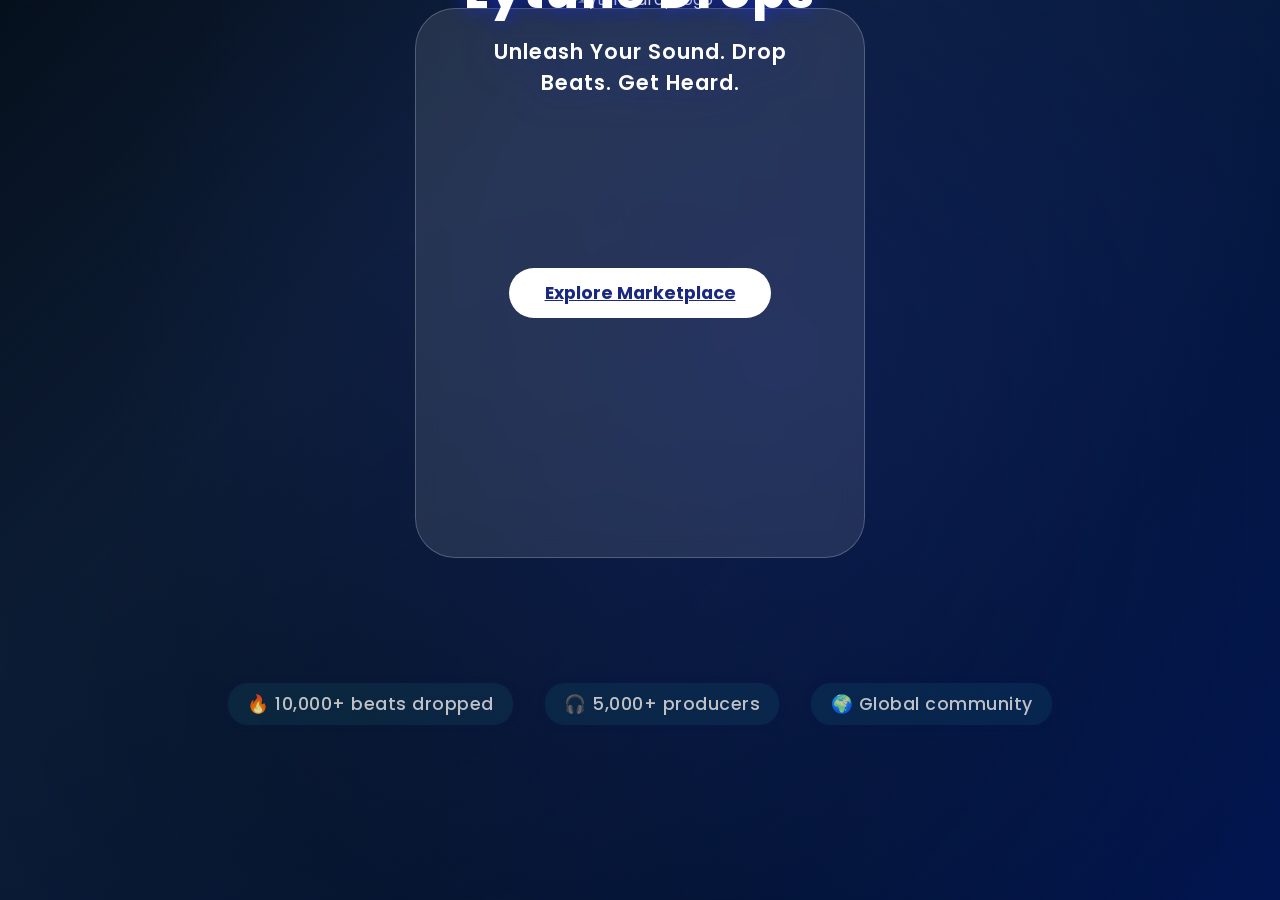
==== index.html @ 8fce85b5 "Add landing page and Gen Z dark theme styles - Add index.html with hero section, logo, tagline, and " ====
<!DOCTYPE html>
<html lang="en">
<head>
  <meta charset="UTF-8" />
  <meta name="viewport" content="width=device-width, initial-scale=1.0" />
  <title>Lytune Drops</title>
  <link rel="icon" href="assets/images/Rectangle.png" sizes="32x32" type="image/png">
  <link rel="stylesheet" href="style.css" />
  <link href="https://fonts.googleapis.com/css2?family=Poppins:wght@400;700;800&display=swap" rel="stylesheet">
</head>
<body>
  <div class="container">
    <div class="hero">
      <img src="assets/images/Rectangle.png" alt="lytune drop logo" class="logo">  
      <h1>Lytune Drops</h1>
      <p class="tagline">
        Unleash Your Sound. Drop Beats. Get Heard.
      </p>
      <a href="home.html" class="genz-btn">Explore Marketplace</a>
    </div>
    <div class="social-proof">
      <span>🔥 10,000+ beats dropped</span>
      <span>🎧 5,000+ producers</span>
      <span>🌍 Global community</span>
    </div>
  </div>
</body>
</html>
---- style.css ----
:root {
  color-scheme: dark;
  --bg-1: #06101d;
  --bg-2: #0f213d;
  --accent-1: #1a2980;
  --accent-2: #26d0ce;
  --accent-3: #ff512f;
  --accent-4: #dd2476;
  --accent-5: #00f2fe;
  --accent-6: #f7971e;
  --gold: #ffffff;
  --blue-glow: #1a2980cc;
}

* {
  margin: 0;
  padding: 0;
  box-sizing: border-box;
  font-family: 'Poppins', system-ui, sans-serif;
}

body {
  min-height: 100vh;
  background:
    linear-gradient(-45deg,
      var(--bg-1) 0%,
      var(--bg-1) 25%,
      #04167a 50%,
    #02153e 75%,
      var(--bg-2) 90%,
      var(--bg-1) 100%
    );
  background-size: 300% 300%;
  animation: gradientBG 7s ease-in-out infinite;
  color: #fff;
  overflow-x: hidden;
  position: relative;
}

body::before {
  content: "";
  position: fixed;
  inset: 0;
  pointer-events: none;
  background: radial-gradient(circle at 60% 40%, #1a298055 0%, transparent 70%),
              radial-gradient(circle at 30% 80%, #06101d77 0%, transparent 80%);
  z-index: 0;
}

@keyframes gradientBG {
  0% {
    background-position: 0% 50%;
  }
  50% {
    background-position: 100% 50%;
  }
  100% {
    background-position: 0% 50%;
  }
}

.container {
  min-height: 100vh;
  padding-top: 3rem;
  padding-bottom: 3rem;
  display: flex;
  flex-direction: column;
  align-items: center;
  justify-content: flex-start;
  text-align: center;
  position: relative;
  z-index: 1;
}

.hero {
  background: rgba(255, 255, 255, 0.10);
  box-shadow: 0 8px 32px 0 var(--blue-glow), 0 0 40px 10px var(--gold)44;
  backdrop-filter: blur(12px);
  -webkit-backdrop-filter: blur(12px);
  border-radius: 40px;
  border: 1.5px solid rgba(255, 255, 255, 0.22);
  padding: 3rem 2.5rem 2.5rem 2.5rem;
  margin-bottom: 2rem;
  animation: fadeInUp 1.2s cubic-bezier(0.23, 1, 0.32, 1), heroPulse 2.5s infinite alternate;
  max-width: 450px;
  height: 550px;
  width: 80vw;
  transform: translateY(-40px);
}

@keyframes fadeInUp {
  from {
    opacity: 0;
    transform: translateY(40px);
  }
  to {
    opacity: 1;
    transform: translateY(0);
  }
}

@keyframes heroPulse {
  0% {
    box-shadow: 0 8px 32px 0 var(--blue-glow), 0 0 40px 10px var(--gold)44;
    transform: scale(1);
  }
  100% {
    box-shadow: 0 8px 48px 0 #1a2980ee, 0 0 60px 20px var(--gold)88;
    transform: scale(1.025);
  }
}

h1 {
  font-size: 3rem;
  font-weight: 800;
  letter-spacing: 2px;
  margin-bottom: 0.5rem;
  text-shadow: 0 0 20px #1c2dc7;
  animation: glowPulse 2s infinite alternate;
    transform: translateY(-150px);
}


@keyframes glowPulse {
  0%, 100% { text-shadow: 0 0 15px #1c2dc7; }
  30% { text-shadow: 0 0 25px #1c2dc7; }
}

.tagline {
  font-size: 1.3rem;
  margin-bottom: 2rem;
  color: var(--gold);
  font-weight: 600;
  letter-spacing: 1px;
  text-shadow: 0 0 8px var(--gold)44, 0 0 12px #1a298088;
  transform: translateY(-150px);
  filter: drop-shadow(0 2px 16px #1a2980cc);
}

.genz-btn {
  background: var(--gold);
  color: var(--accent-1);
  border: none;
  padding: 0.8rem 2.2rem;
  border-radius: 30px;
  font-size: 1.1rem;
  font-weight: 700;
  cursor: pointer;
  margin-top: 1.5rem;
  transition: background 0.2s, color 0.2s, transform 0.2s, box-shadow 0.2s;
  box-shadow: 0 0 24px 4px var(--gold)88, 0 2px 8px #1a2980cc;
  animation: btnPulse 1.5s infinite alternate;
}

@keyframes btnPulse {
  from {
    box-shadow: 0 0 24px 4px var(--gold)88, 0 2px 8px #1a2980cc;
    transform: scale(1);
  }
  to {
    box-shadow: 0 0 40px 10px var(--gold)cc, 0 2px 16px #1a2980cc;
    transform: scale(1.07);
  }
}

.genz-btn:hover {
  background: var(--bg-2);
  color: var(--gold);
  transform: scale(1.12);
  box-shadow: 0 0 60px 16px var(--gold)cc, 0 2px 16px #1a2980cc;
}

.social-proof {
  margin-top: 3rem;
  display: flex;
  gap: 2rem;
  justify-content: center;
  font-size: 1.1rem;
  color: #e0e0e0;
  opacity: 0.85;
  flex-wrap: wrap;
  animation: fadeInUp 1.2s cubic-bezier(0.23, 1, 0.32, 1), heroPulse 2.5s infinite alternate;
}


@keyframes fadeInUp {
  from {
    opacity: 0;
    transform: translateY(40px);
  }
  to {
    opacity: 1;
    transform: translateY(0);
  }
}

@keyframes heroPulse {
  0% {
    box-shadow: 0 8px 32px 0 var(--blue-glow), 0 0 40px 10px var(--gold)44;
    transform: scale(1);
  }
  100% {
    box-shadow: 0 8px 48px 0 #1a2980ee, 0 0 60px 20px var(--gold)88;
    transform: scale(1.025);
  }
}
.social-proof span {
  background: rgba(38, 208, 206, 0.10);
  border-radius: 20px;
  padding: 0.5rem 1.2rem;
  margin: 0.3rem 0;
  font-weight: 500;
  letter-spacing: 0.5px;
  box-shadow: 0 0 8px #1a298033;
}

.logo {
  transform: translateY(-70px);
  width: 250px;
  height: 250px;
  margin-bottom: 1.5rem;
  filter: drop-shadow(0 2px 16px #1a2980cc);
}

@media (max-width: 600px) {
  h1 {
    font-size: 2rem;
  }
  .hero {
    padding: 2rem 1rem 1.5rem 1rem;
    max-width: 98vw;
  }
  .social-proof {
    flex-direction: column;
    gap: 1rem;
    font-size: 1rem;
  }
}
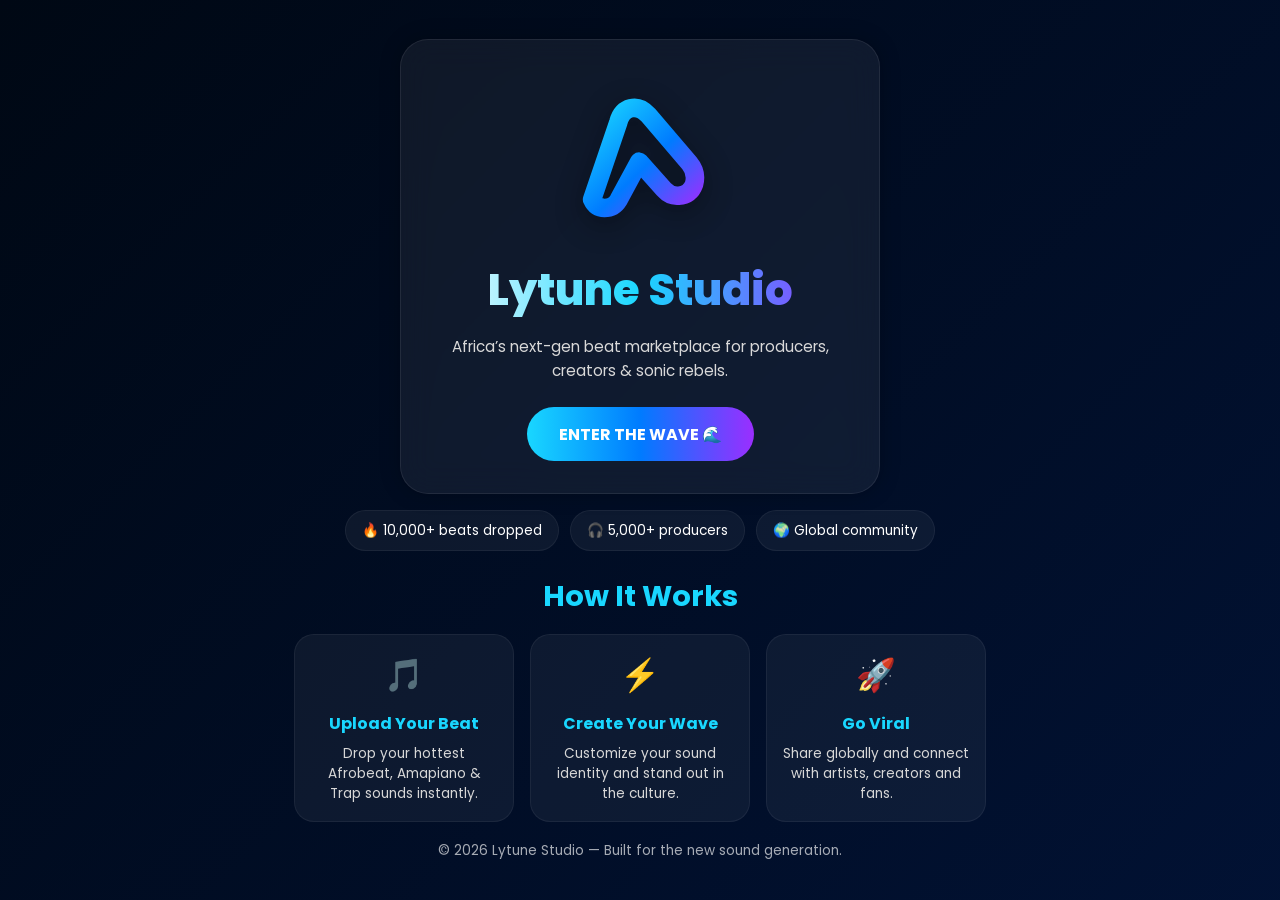
==== commit b5619e78: "feat(landing-page): improve homepage responsiveness and styling - update landing page structure - im" ====
--- a/index.html
+++ b/index.html
@@ -2,27 +2,142 @@
 <html lang="en">
 <head>
   <meta charset="UTF-8" />
-  <meta name="viewport" content="width=device-width, initial-scale=1.0" />
-  <title>Lytune Drops</title>
-  <link rel="icon" href="assets/images/Rectangle.png" sizes="32x32" type="image/png">
-  <link rel="stylesheet" href="style.css" />
+  <meta name="viewport" content="width=device-width, initial-scale=1.0"/>
+
+  <title>Lytune Studio</title>
+
+  <!-- Favicon -->
+  <link rel="icon" type="image/svg+xml" href="assets/images/logo.svg">
+
+  <!-- CSS -->
+  <link rel="stylesheet" href="style.css">
+
+  <!-- Font -->
   <link href="https://fonts.googleapis.com/css2?family=Poppins:wght@400;700;800&display=swap" rel="stylesheet">
 </head>
+
 <body>
-  <div class="container">
-    <div class="hero">
-      <img src="assets/images/Rectangle.png" alt="lytune drop logo" class="logo">  
-      <h1>Lytune Drops</h1>
-      <p class="tagline">
-        Unleash Your Sound. Drop Beats. Get Heard.
-      </p>
-      <a href="home.html" class="genz-btn">Explore Marketplace</a>
+
+<div class="container">
+
+  <!-- HERO -->
+  <div class="hero">
+
+    <!-- LOGO -->
+    <div class="logo">
+
+      <svg viewBox="0 0 220 220" xmlns="http://www.w3.org/2000/svg">
+
+        <defs>
+
+          <linearGradient id="lytuneGradient" x1="0%" y1="0%" x2="100%" y2="100%">
+            <stop offset="0%" stop-color="#19D7FF"/>
+            <stop offset="55%" stop-color="#007BFF"/>
+            <stop offset="100%" stop-color="#9B2EFF"/>
+          </linearGradient>
+
+        </defs>
+
+        <path
+          d="
+            M48 165
+
+            L82 65
+
+            Q86 50 98 47
+
+            Q110 44 121 56
+
+            L174 118
+
+            Q184 130 180 145
+
+            Q175 159 160 160
+
+            Q149 161 141 152
+
+            L109 116
+
+            L82 166
+
+            Q76 176 64 176
+
+            Q53 176 48 165
+          "
+          fill="none"
+          stroke="url(#lytuneGradient)"
+          stroke-width="24"
+          stroke-linecap="round"
+          stroke-linejoin="round"
+        />
+
+      </svg>
+
     </div>
-    <div class="social-proof">
-      <span>🔥 10,000+ beats dropped</span>
-      <span>🎧 5,000+ producers</span>
-      <span>🌍 Global community</span>
+
+    <h1>Lytune Studio</h1>
+
+    <p class="tagline">
+      Africa’s next-gen beat marketplace for producers, creators & sonic rebels.
+    </p>
+
+    <a href="home.html" class="genz-btn">
+      ENTER THE WAVE 🌊
+    </a>
+
+  </div>
+
+  <!-- SOCIAL PROOF -->
+  <div class="social-proof">
+    <span>🔥 10,000+ beats dropped</span>
+    <span>🎧 5,000+ producers</span>
+    <span>🌍 Global community</span>
+  </div>
+
+  <!-- HOW IT WORKS -->
+  <section class="how-it-works">
+
+    <h2>How It Works</h2>
+
+    <div class="steps">
+
+      <div class="step">
+        <span class="step-emoji">🎵</span>
+        <h3>Upload Your Beat</h3>
+        <p>Drop your hottest Afrobeat, Amapiano & Trap sounds instantly.</p>
+      </div>
+
+      <div class="step">
+        <span class="step-emoji">⚡</span>
+        <h3>Create Your Wave</h3>
+        <p>Customize your sound identity and stand out in the culture.</p>
+      </div>
+
+      <div class="step">
+        <span class="step-emoji">🚀</span>
+        <h3>Go Viral</h3>
+        <p>Share globally and connect with artists, creators and fans.</p>
+      </div>
+
     </div>
+
+  </section>
+
+  <!-- FOOTER -->
+  <footer class="footer">
+    © 2026 Lytune Studio — Built for the new sound generation.
+  </footer>
+
+  <!-- DESKTOP ONLY -->
+  <div class="desktop-only">
+    <!-- Full content for desktop -->
   </div>
+  <!-- MOBILE SUMMARY -->
+  <div class="mobile-summary">
+    <!-- Short summary for mobile -->
+  </div>
+
+</div>
+
 </body>
-</html>
+</html>
--- a/style.css
+++ b/style.css
@@ -1,238 +1,339 @@
 :root {
   color-scheme: dark;
+
   --bg-1: #06101d;
   --bg-2: #0f213d;
-  --accent-1: #1a2980;
-  --accent-2: #26d0ce;
-  --accent-3: #ff512f;
-  --accent-4: #dd2476;
-  --accent-5: #00f2fe;
-  --accent-6: #f7971e;
-  --gold: #ffffff;
-  --blue-glow: #1a2980cc;
-}
-
-* {
-  margin: 0;
-  padding: 0;
-  box-sizing: border-box;
-  font-family: 'Poppins', system-ui, sans-serif;
-}
-
-body {
-  min-height: 100vh;
+
+  --accent-1: #19D7FF;
+  --accent-2: #007BFF;
+  --accent-3: #9B2EFF;
+
+  --white: #ffffff;
+}
+
+*{
+  margin:0;
+  padding:0;
+  box-sizing:border-box;
+  font-family:'Poppins',sans-serif;
+}
+
+body{
+  height:100vh;
+  overflow:hidden;
+
   background:
-    linear-gradient(-45deg,
-      var(--bg-1) 0%,
-      var(--bg-1) 25%,
-      #04167a 50%,
-    #02153e 75%,
-      var(--bg-2) 90%,
-      var(--bg-1) 100%
+    linear-gradient(
+      -45deg,
+      #020617,
+      #04167a,
+      #02153e,
+      #000814
     );
-  background-size: 300% 300%;
-  animation: gradientBG 7s ease-in-out infinite;
-  color: #fff;
-  overflow-x: hidden;
-  position: relative;
-}
-
-body::before {
-  content: "";
-  position: fixed;
-  inset: 0;
-  pointer-events: none;
-  background: radial-gradient(circle at 60% 40%, #1a298055 0%, transparent 70%),
-              radial-gradient(circle at 30% 80%, #06101d77 0%, transparent 80%);
-  z-index: 0;
-}
-
-@keyframes gradientBG {
-  0% {
-    background-position: 0% 50%;
-  }
-  50% {
-    background-position: 100% 50%;
-  }
-  100% {
-    background-position: 0% 50%;
-  }
-}
-
-.container {
-  min-height: 100vh;
-  padding-top: 3rem;
-  padding-bottom: 3rem;
-  display: flex;
-  flex-direction: column;
-  align-items: center;
-  justify-content: flex-start;
-  text-align: center;
-  position: relative;
-  z-index: 1;
-}
-
-.hero {
-  background: rgba(255, 255, 255, 0.10);
-  box-shadow: 0 8px 32px 0 var(--blue-glow), 0 0 40px 10px var(--gold)44;
-  backdrop-filter: blur(12px);
-  -webkit-backdrop-filter: blur(12px);
-  border-radius: 40px;
-  border: 1.5px solid rgba(255, 255, 255, 0.22);
-  padding: 3rem 2.5rem 2.5rem 2.5rem;
-  margin-bottom: 2rem;
-  animation: fadeInUp 1.2s cubic-bezier(0.23, 1, 0.32, 1), heroPulse 2.5s infinite alternate;
-  max-width: 450px;
-  height: 550px;
-  width: 80vw;
-  transform: translateY(-40px);
-}
-
-@keyframes fadeInUp {
-  from {
-    opacity: 0;
-    transform: translateY(40px);
-  }
-  to {
-    opacity: 1;
-    transform: translateY(0);
-  }
-}
-
-@keyframes heroPulse {
-  0% {
-    box-shadow: 0 8px 32px 0 var(--blue-glow), 0 0 40px 10px var(--gold)44;
-    transform: scale(1);
-  }
-  100% {
-    box-shadow: 0 8px 48px 0 #1a2980ee, 0 0 60px 20px var(--gold)88;
-    transform: scale(1.025);
-  }
-}
-
-h1 {
-  font-size: 3rem;
-  font-weight: 800;
-  letter-spacing: 2px;
-  margin-bottom: 0.5rem;
-  text-shadow: 0 0 20px #1c2dc7;
-  animation: glowPulse 2s infinite alternate;
-    transform: translateY(-150px);
-}
-
-
-@keyframes glowPulse {
-  0%, 100% { text-shadow: 0 0 15px #1c2dc7; }
-  30% { text-shadow: 0 0 25px #1c2dc7; }
-}
-
-.tagline {
-  font-size: 1.3rem;
-  margin-bottom: 2rem;
-  color: var(--gold);
-  font-weight: 600;
-  letter-spacing: 1px;
-  text-shadow: 0 0 8px var(--gold)44, 0 0 12px #1a298088;
-  transform: translateY(-150px);
-  filter: drop-shadow(0 2px 16px #1a2980cc);
-}
-
-.genz-btn {
-  background: var(--gold);
-  color: var(--accent-1);
-  border: none;
-  padding: 0.8rem 2.2rem;
-  border-radius: 30px;
-  font-size: 1.1rem;
-  font-weight: 700;
-  cursor: pointer;
-  margin-top: 1.5rem;
-  transition: background 0.2s, color 0.2s, transform 0.2s, box-shadow 0.2s;
-  box-shadow: 0 0 24px 4px var(--gold)88, 0 2px 8px #1a2980cc;
-  animation: btnPulse 1.5s infinite alternate;
-}
-
-@keyframes btnPulse {
-  from {
-    box-shadow: 0 0 24px 4px var(--gold)88, 0 2px 8px #1a2980cc;
-    transform: scale(1);
-  }
-  to {
-    box-shadow: 0 0 40px 10px var(--gold)cc, 0 2px 16px #1a2980cc;
-    transform: scale(1.07);
-  }
-}
-
-.genz-btn:hover {
-  background: var(--bg-2);
-  color: var(--gold);
-  transform: scale(1.12);
-  box-shadow: 0 0 60px 16px var(--gold)cc, 0 2px 16px #1a2980cc;
-}
-
-.social-proof {
-  margin-top: 3rem;
-  display: flex;
-  gap: 2rem;
-  justify-content: center;
-  font-size: 1.1rem;
-  color: #e0e0e0;
-  opacity: 0.85;
-  flex-wrap: wrap;
-  animation: fadeInUp 1.2s cubic-bezier(0.23, 1, 0.32, 1), heroPulse 2.5s infinite alternate;
-}
-
-
-@keyframes fadeInUp {
-  from {
-    opacity: 0;
-    transform: translateY(40px);
-  }
-  to {
-    opacity: 1;
-    transform: translateY(0);
-  }
-}
-
-@keyframes heroPulse {
-  0% {
-    box-shadow: 0 8px 32px 0 var(--blue-glow), 0 0 40px 10px var(--gold)44;
-    transform: scale(1);
-  }
-  100% {
-    box-shadow: 0 8px 48px 0 #1a2980ee, 0 0 60px 20px var(--gold)88;
-    transform: scale(1.025);
-  }
-}
-.social-proof span {
-  background: rgba(38, 208, 206, 0.10);
-  border-radius: 20px;
-  padding: 0.5rem 1.2rem;
-  margin: 0.3rem 0;
-  font-weight: 500;
-  letter-spacing: 0.5px;
-  box-shadow: 0 0 8px #1a298033;
-}
-
-.logo {
-  transform: translateY(-70px);
-  width: 250px;
-  height: 250px;
-  margin-bottom: 1.5rem;
-  filter: drop-shadow(0 2px 16px #1a2980cc);
-}
-
-@media (max-width: 600px) {
-  h1 {
-    font-size: 2rem;
-  }
-  .hero {
-    padding: 2rem 1rem 1.5rem 1rem;
-    max-width: 98vw;
-  }
-  .social-proof {
-    flex-direction: column;
-    gap: 1rem;
-    font-size: 1rem;
-  }
+
+  background-size:400% 400%;
+  animation:bgMove 8s ease infinite;
+
+  color:white;
+}
+
+/* CONTAINER */
+
+.container{
+  width:100%;
+  height:100vh;
+
+  display:flex;
+  flex-direction:column;
+  justify-content:center;
+  align-items:center;
+
+  padding:1rem;
+
+  text-align:center;
+}
+
+/* HERO */
+
+.hero{
+  width:90%;
+  max-width:480px;
+
+  padding:2rem 1.5rem;
+
+  border-radius:28px;
+
+  background:rgba(255,255,255,0.06);
+
+  backdrop-filter:blur(16px);
+
+  border:1px solid rgba(255,255,255,0.08);
+
+  box-shadow:
+    0 0 20px rgba(0,0,0,0.25);
+
+  animation:fadeUp 1s ease;
+}
+
+/* LOGO */
+
+.logo{
+  width:170px;
+  height:170px;
+
+  margin:auto auto 1rem;
+
+  display:flex;
+  justify-content:center;
+  align-items:center;
+
+  animation:
+    floatLogo 4s ease-in-out infinite;
+}
+
+.logo svg{
+  width:100%;
+  height:100%;
+
+  filter:
+    drop-shadow(0 8px 14px rgba(0,0,0,0.35));
+}
+
+/* TEXT */
+
+h1{
+  font-size:2.7rem;
+  font-weight:800;
+
+  margin-bottom:0.8rem;
+
+  background:linear-gradient(
+    90deg,
+    #ffffff,
+    #19D7FF,
+    #9B2EFF
+  );
+
+  -webkit-background-clip:text;
+  -webkit-text-fill-color:transparent;
+}
+
+.tagline{
+  color:#d9d9d9;
+
+  line-height:1.6;
+
+  font-size:0.95rem;
+
+  margin-bottom:1.5rem;
+}
+
+/* BUTTON */
+
+.genz-btn{
+  display:inline-block;
+
+  padding:0.9rem 2rem;
+
+  border-radius:999px;
+
+  text-decoration:none;
+
+  background:linear-gradient(
+    90deg,
+    #19D7FF,
+    #007BFF,
+    #9B2EFF
+  );
+
+  color:white;
+
+  font-weight:700;
+
+  transition:0.3s ease;
+}
+
+.genz-btn:hover{
+  transform:scale(1.05);
+}
+
+/* SOCIAL PROOF */
+
+.social-proof{
+  margin-top:1rem;
+
+  display:flex;
+  gap:0.7rem;
+
+  flex-wrap:wrap;
+  justify-content:center;
+}
+
+.social-proof span{
+  padding:0.6rem 1rem;
+
+  border-radius:999px;
+
+  background:rgba(255,255,255,0.05);
+
+  border:1px solid rgba(255,255,255,0.06);
+
+  font-size:0.85rem;
+}
+
+/* HOW IT WORKS */
+
+.how-it-works{
+  margin-top:1.5rem;
+
+  width:100%;
+  max-width:950px;
+}
+
+.how-it-works h2{
+  font-size:1.8rem;
+
+  margin-bottom:1rem;
+
+  color:#19D7FF;
+}
+
+.steps{
+  display:flex;
+  gap:1rem;
+
+  flex-wrap:nowrap;
+  justify-content:center;
+}
+
+.step{
+  width:220px;
+
+  padding:1rem;
+
+  border-radius:20px;
+
+  background:rgba(255,255,255,0.05);
+
+  border:1px solid rgba(255,255,255,0.06);
+
+  transition:0.3s ease;
+}
+
+.step:hover{
+  transform:translateY(-6px);
+}
+
+.step-emoji{
+  font-size:2rem;
+
+  display:block;
+
+  margin-bottom:0.7rem;
+}
+
+.step h3{
+  margin-bottom:0.5rem;
+
+  color:#19D7FF;
+
+  font-size:1rem;
+}
+
+.step p{
+  color:#d7d7d7;
+
+  font-size:0.85rem;
+
+  line-height:1.5;
+}
+
+/* FOOTER */
+
+.footer{
+  margin-top:1.2rem;
+
+  opacity:0.65;
+
+  font-size:0.85rem;
+}
+
+/* ANIMATIONS */
+
+@keyframes bgMove{
+  0%{
+    background-position:0% 50%;
+  }
+
+  50%{
+    background-position:100% 50%;
+  }
+
+  100%{
+    background-position:0% 50%;
+  }
+}
+
+@keyframes floatLogo{
+  0%{
+    transform:translateY(0px);
+  }
+
+  50%{
+    transform:translateY(-8px);
+  }
+
+  100%{
+    transform:translateY(0px);
+  }
+}
+
+@keyframes fadeUp{
+  from{
+    opacity:0;
+    transform:translateY(40px);
+  }
+
+  to{
+    opacity:1;
+    transform:translateY(0);
+  }
+}
+
+/* MOBILE */
+
+@media(max-width:768px){
+
+  body{
+    overflow-y:auto;
+  }
+
+  .container{
+    height:auto;
+    padding:2rem 1rem;
+  }
+
+  h1{
+    font-size:2rem;
+  }
+
+  .hero{
+    padding:1.7rem 1rem;
+  }
+
+  .logo{
+    width:140px;
+    height:140px;
+  }
+
+  .steps{
+    flex-direction:column;
+    align-items:center;
+  }
+
+  .step{
+    width:100%;
+    max-width:300px;
+  }
+
 }
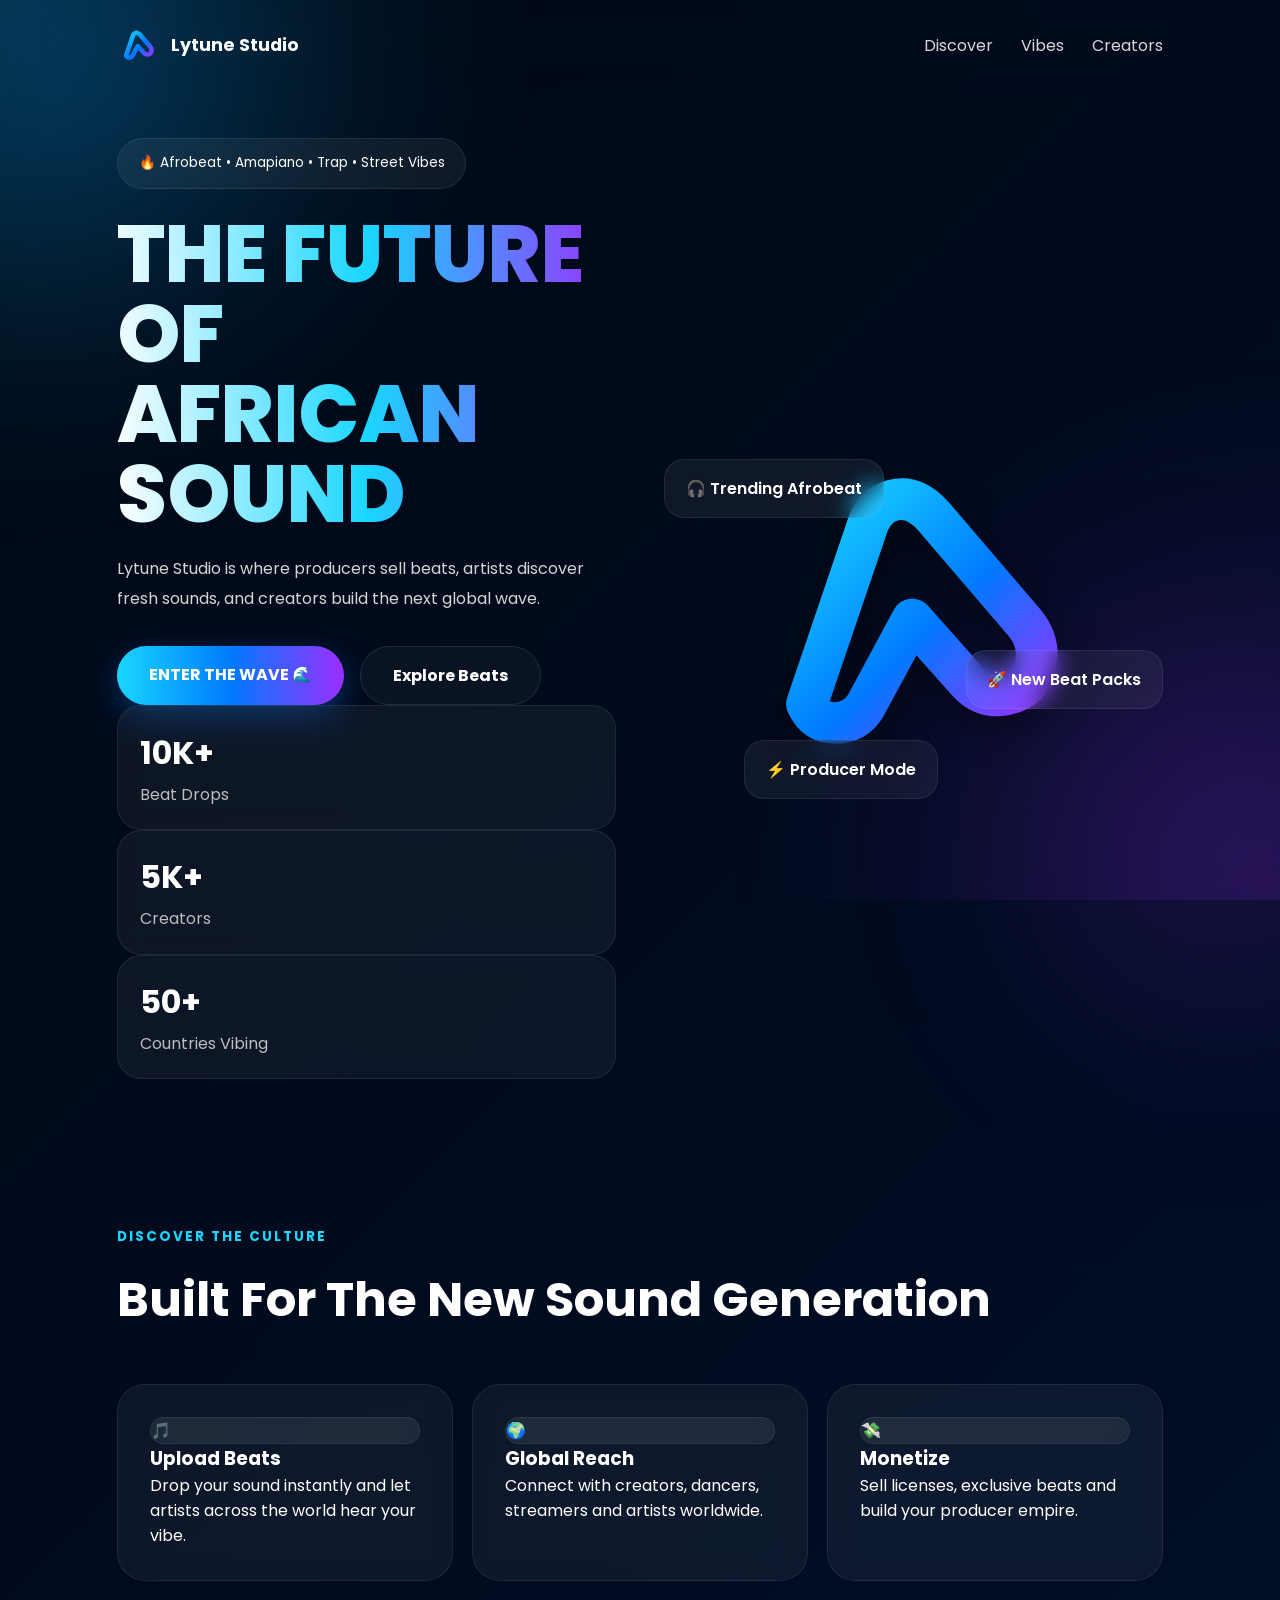
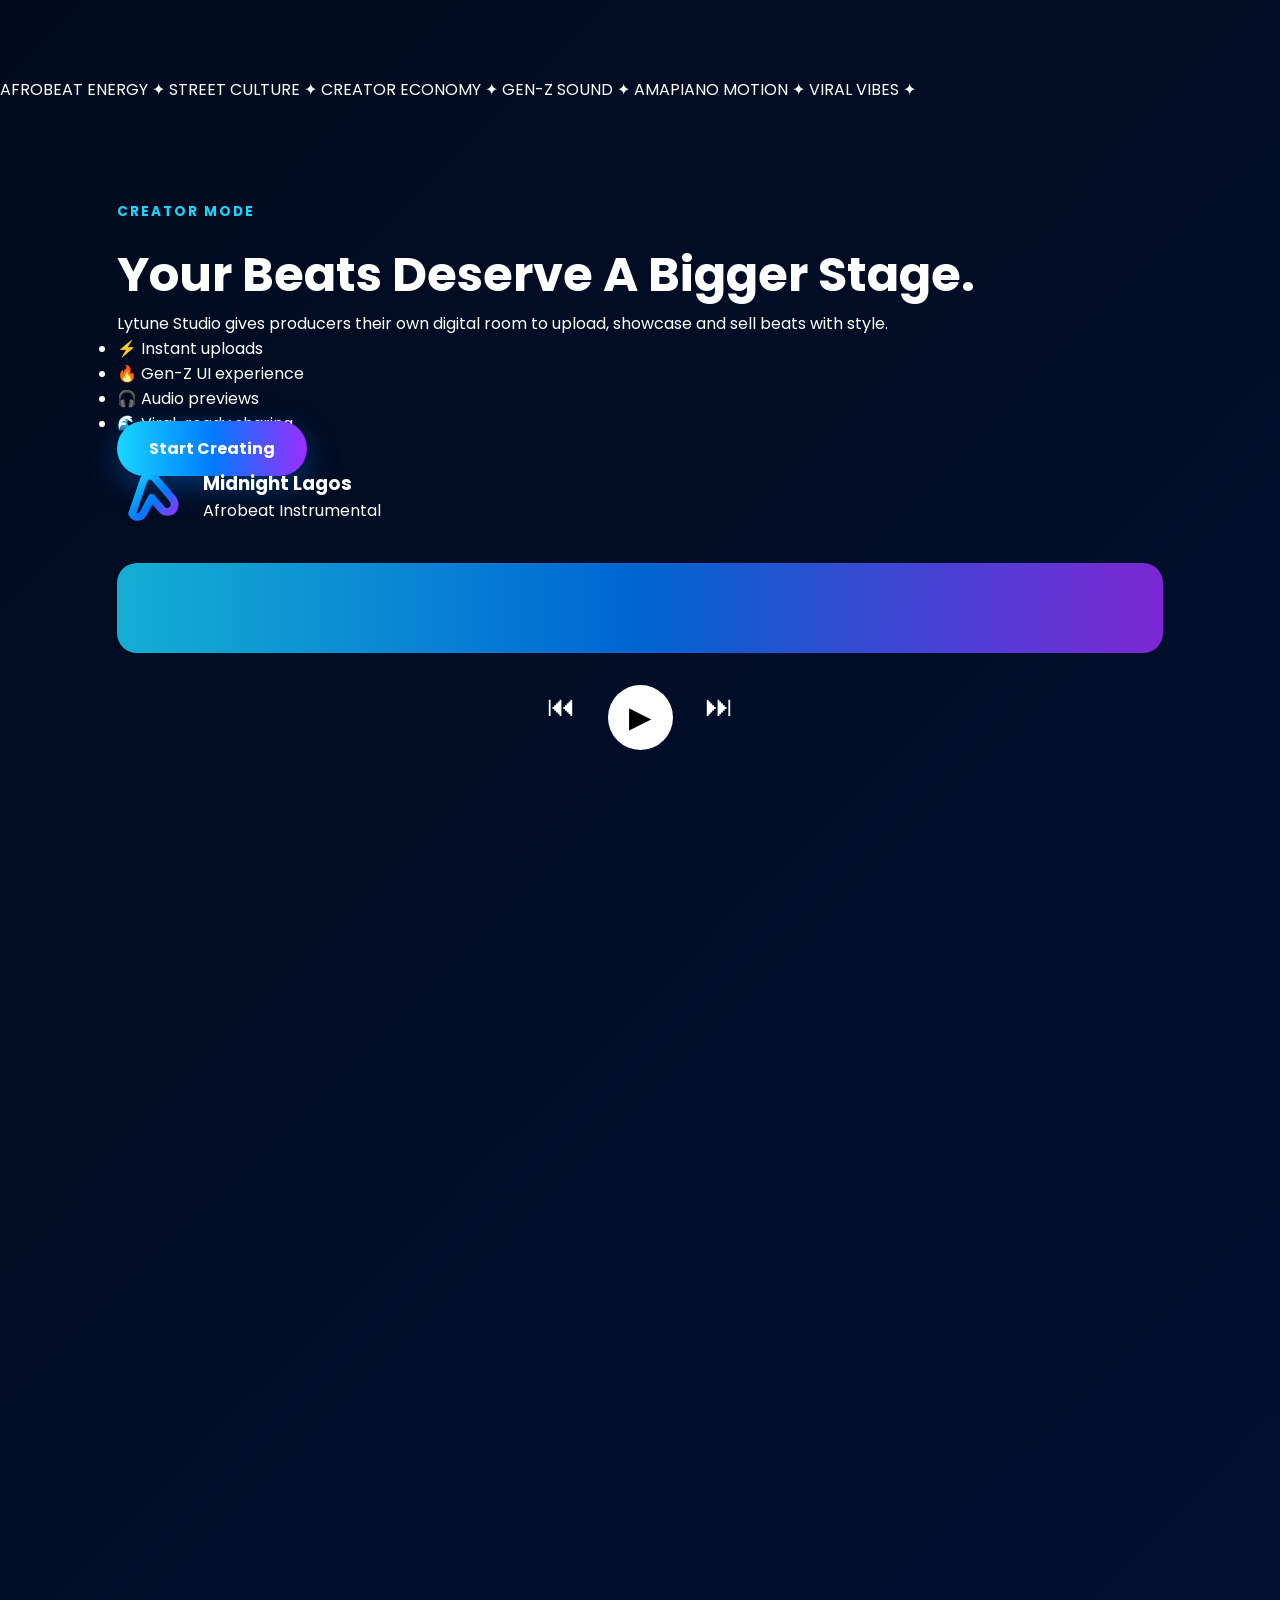
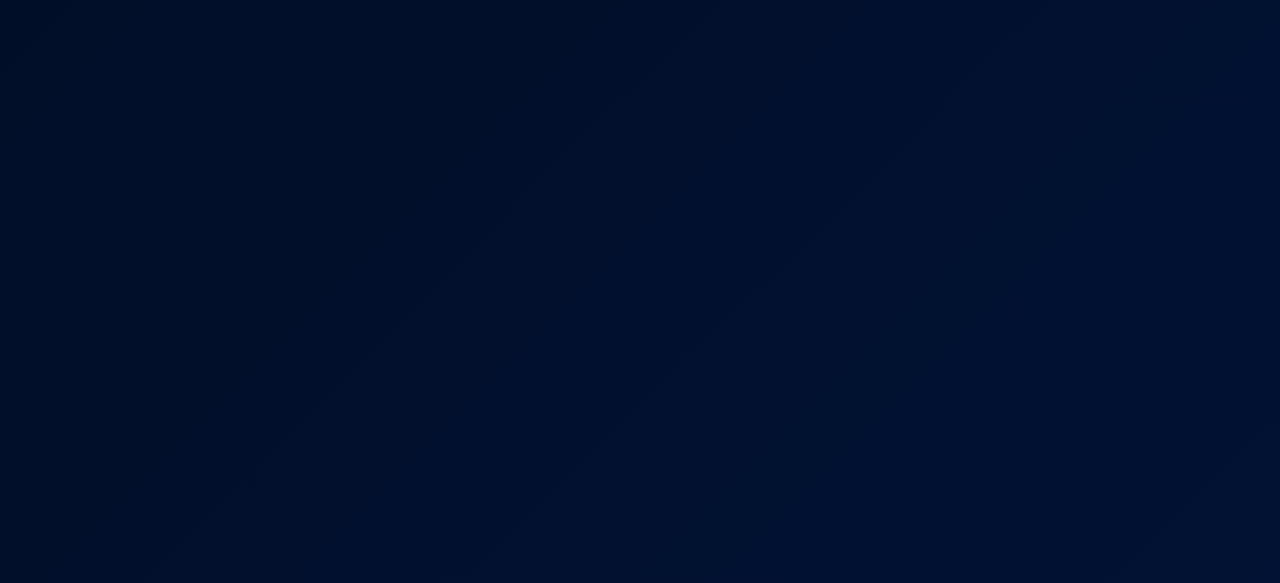
==== commit 0727c138: "**feat: clean up and enhance CSS and HTML structure for improved layout and responsiveness** - Refac" ====
--- a/index.html
+++ b/index.html
@@ -2,142 +2,225 @@
 <html lang="en">
 <head>
   <meta charset="UTF-8" />
-  <meta name="viewport" content="width=device-width, initial-scale=1.0"/>
-
+  <meta name="viewport" content="width=device-width, initial-scale=1.0" />
   <title>Lytune Studio</title>
-
   <!-- Favicon -->
   <link rel="icon" type="image/svg+xml" href="assets/images/logo.svg">
-
+  <link rel="alternate icon" type="image/png" href="assets/images/logo.png">
   <!-- CSS -->
   <link rel="stylesheet" href="style.css">
-
   <!-- Font -->
-  <link href="https://fonts.googleapis.com/css2?family=Poppins:wght@400;700;800&display=swap" rel="stylesheet">
+  <link href="https://fonts.googleapis.com/css2?family=Poppins:wght@300;400;500;600;700;800&display=swap" rel="stylesheet">
 </head>
-
 <body>
 
-<div class="container">
-
-  <!-- HERO -->
-  <div class="hero">
-
-    <!-- LOGO -->
-    <div class="logo">
-
-      <svg viewBox="0 0 220 220" xmlns="http://www.w3.org/2000/svg">
-
-        <defs>
-
-          <linearGradient id="lytuneGradient" x1="0%" y1="0%" x2="100%" y2="100%">
-            <stop offset="0%" stop-color="#19D7FF"/>
-            <stop offset="55%" stop-color="#007BFF"/>
-            <stop offset="100%" stop-color="#9B2EFF"/>
-          </linearGradient>
-
-        </defs>
-
-        <path
-          d="
-            M48 165
-
-            L82 65
-
-            Q86 50 98 47
-
-            Q110 44 121 56
-
-            L174 118
-
-            Q184 130 180 145
-
-            Q175 159 160 160
-
-            Q149 161 141 152
-
-            L109 116
-
-            L82 166
-
-            Q76 176 64 176
-
-            Q53 176 48 165
-          "
-          fill="none"
-          stroke="url(#lytuneGradient)"
-          stroke-width="24"
-          stroke-linecap="round"
-          stroke-linejoin="round"
-        />
-
-      </svg>
-
-    </div>
-
-    <h1>Lytune Studio</h1>
-
-    <p class="tagline">
-      Africa’s next-gen beat marketplace for producers, creators & sonic rebels.
-    </p>
-
-    <a href="home.html" class="genz-btn">
-      ENTER THE WAVE 🌊
-    </a>
-
-  </div>
-
-  <!-- SOCIAL PROOF -->
-  <div class="social-proof">
-    <span>🔥 10,000+ beats dropped</span>
-    <span>🎧 5,000+ producers</span>
-    <span>🌍 Global community</span>
-  </div>
-
-  <!-- HOW IT WORKS -->
-  <section class="how-it-works">
-
-    <h2>How It Works</h2>
-
-    <div class="steps">
-
-      <div class="step">
-        <span class="step-emoji">🎵</span>
-        <h3>Upload Your Beat</h3>
-        <p>Drop your hottest Afrobeat, Amapiano & Trap sounds instantly.</p>
-      </div>
-
-      <div class="step">
-        <span class="step-emoji">⚡</span>
-        <h3>Create Your Wave</h3>
-        <p>Customize your sound identity and stand out in the culture.</p>
-      </div>
-
-      <div class="step">
-        <span class="step-emoji">🚀</span>
-        <h3>Go Viral</h3>
-        <p>Share globally and connect with artists, creators and fans.</p>
-      </div>
-
-    </div>
-
-  </section>
-
-  <!-- FOOTER -->
+  <!-- Background Effects -->
+  <div class="bg-blur blur1"></div>
+  <div class="bg-blur blur2"></div>
+  <div class="noise"></div>
+
+  <!-- Header -->
+  <header class="topbar">
+    <div class="brand">
+      <div class="mini-logo">
+        <!-- Logo SVG -->
+        <svg viewBox="0 0 220 220" xmlns="http://www.w3.org/2000/svg">
+          <defs>
+            <linearGradient id="lytuneGradient" x1="0%" y1="0%" x2="100%" y2="100%">
+              <stop offset="0%" stop-color="#19D7FF"/>
+              <stop offset="55%" stop-color="#007BFF"/>
+              <stop offset="100%" stop-color="#9B2EFF"/>
+            </linearGradient>
+          </defs>
+          <path
+            d="M48 165 L82 65 Q86 50 98 47 Q110 44 121 56 L174 118 Q184 130 180 145 Q175 159 160 160 Q149 161 141 152 L109 116 L82 166 Q76 176 64 176 Q53 176 48 165"
+            fill="none"
+            stroke="url(#lytuneGradient)"
+            stroke-width="24"
+            stroke-linecap="round"
+            stroke-linejoin="round"
+          />
+        </svg>
+      </div>
+      <span>Lytune Studio</span>
+    </div>
+    <nav>
+      <a href="#discover">Discover</a>
+      <a href="#vibes">Vibes</a>
+      <a href="#creator">Creators</a>
+    </nav>
+  </header>
+
+  <!-- Hero Section -->
+  <section class="hero">
+    <div class="hero-content">
+      <div class="hero-badge">
+        🔥 Afrobeat • Amapiano • Trap • Street Vibes
+      </div>
+      <h1>
+        THE FUTURE OF <span>AFRICAN SOUND</span>
+      </h1>
+      <p>
+        Lytune Studio is where producers sell beats, artists discover fresh sounds,
+        and creators build the next global wave.
+      </p>
+      <div class="hero-buttons">
+        <a href="home.html" class="main-btn">ENTER THE WAVE 🌊</a>
+        <a href="#discover" class="ghost-btn">Explore Beats</a>
+      </div>
+      <div class="stats">
+        <div class="stat-card">
+          <h2>10K+</h2>
+          <span>Beat Drops</span>
+        </div>
+        <div class="stat-card">
+          <h2>5K+</h2>
+          <span>Creators</span>
+        </div>
+        <div class="stat-card">
+          <h2>50+</h2>
+          <span>Countries Vibing</span>
+        </div>
+      </div>
+    </div>
+    <div class="hero-visual">
+      <div class="main-logo">
+        <svg viewBox="0 0 220 220" xmlns="http://www.w3.org/2000/svg">
+          <defs>
+            <linearGradient id="lytuneGradient2" x1="0%" y1="0%" x2="100%" y2="100%">
+              <stop offset="0%" stop-color="#19D7FF"/>
+              <stop offset="55%" stop-color="#007BFF"/>
+              <stop offset="100%" stop-color="#9B2EFF"/>
+            </linearGradient>
+          </defs>
+          <path
+            d="M48 165 L82 65 Q86 50 98 47 Q110 44 121 56 L174 118 Q184 130 180 145 Q175 159 160 160 Q149 161 141 152 L109 116 L82 166 Q76 176 64 176 Q53 176 48 165"
+            fill="none"
+            stroke="url(#lytuneGradient2)"
+            stroke-width="24"
+            stroke-linecap="round"
+            stroke-linejoin="round"
+          />
+        </svg>
+      </div>
+      <div class="floating-card card1">🎧 Trending Afrobeat</div>
+      <div class="floating-card card2">🚀 New Beat Packs</div>
+      <div class="floating-card card3">⚡ Producer Mode</div>
+    </div>
+  </section>
+
+  <!-- Discover Section -->
+  <section class="discover" id="discover">
+    <div class="section-title">
+      <span>DISCOVER THE CULTURE</span>
+      <h2>Built For The New Sound Generation</h2>
+    </div>
+    <div class="discover-grid">
+      <div class="discover-card">
+        <div class="icon">🎵</div>
+        <h3>Upload Beats</h3>
+        <p>Drop your sound instantly and let artists across the world hear your vibe.</p>
+      </div>
+      <div class="discover-card">
+        <div class="icon">🌍</div>
+        <h3>Global Reach</h3>
+        <p>Connect with creators, dancers, streamers and artists worldwide.</p>
+      </div>
+      <div class="discover-card">
+        <div class="icon">💸</div>
+        <h3>Monetize</h3>
+        <p>Sell licenses, exclusive beats and build your producer empire.</p>
+      </div>
+    </div>
+  </section>
+
+  <!-- Vibe Banner -->
+  <section class="vibe-banner" id="vibes">
+    <div class="marquee">
+      <span>AFROBEAT ENERGY ✦ STREET CULTURE ✦ CREATOR ECONOMY ✦ GEN-Z SOUND ✦ AMAPIANO MOTION ✦ VIRAL VIBES ✦</span>
+    </div>
+  </section>
+
+  <!-- Creator Section -->
+  <section class="creator-section" id="creator">
+    <div class="creator-left">
+      <span class="small-title">CREATOR MODE</span>
+      <h2>Your Beats Deserve A Bigger Stage.</h2>
+      <p>
+        Lytune Studio gives producers their own digital room to upload,
+        showcase and sell beats with style.
+      </p>
+      <ul>
+        <li>⚡ Instant uploads</li>
+        <li>🔥 Gen-Z UI experience</li>
+        <li>🎧 Audio previews</li>
+        <li>🌊 Viral-ready sharing</li>
+      </ul>
+      <a href="home.html" class="main-btn creator-btn">Start Creating</a>
+    </div>
+    <div class="creator-right">
+      <div class="music-player">
+        <div class="player-top">
+          <div class="player-logo">
+            <svg viewBox="0 0 220 220" xmlns="http://www.w3.org/2000/svg">
+              <defs>
+                <linearGradient id="lytuneGradient3" x1="0%" y1="0%" x2="100%" y2="100%">
+                  <stop offset="0%" stop-color="#19D7FF"/>
+                  <stop offset="55%" stop-color="#007BFF"/>
+                  <stop offset="100%" stop-color="#9B2EFF"/>
+                </linearGradient>
+              </defs>
+              <path
+                d="M48 165 L82 65 Q86 50 98 47 Q110 44 121 56 L174 118 Q184 130 180 145 Q175 159 160 160 Q149 161 141 152 L109 116 L82 166 Q76 176 64 176 Q53 176 48 165"
+                fill="none"
+                stroke="url(#lytuneGradient3)"
+                stroke-width="24"
+                stroke-linecap="round"
+                stroke-linejoin="round"
+              />
+            </svg>
+          </div>
+          <div>
+            <h3>Midnight Lagos</h3>
+            <span>Afrobeat Instrumental</span>
+          </div>
+        </div>
+        <div class="waveform"></div>
+        <div class="player-controls">
+          <span>⏮</span>
+          <span class="play-btn">▶</span>
+          <span>⏭</span>
+        </div>
+      </div>
+    </div>
+  </section>
+
+  <!-- Footer -->
   <footer class="footer">
-    © 2026 Lytune Studio — Built for the new sound generation.
+    <div class="footer-brand">
+      <div class="footer-logo">
+        <svg viewBox="0 0 220 220" xmlns="http://www.w3.org/2000/svg">
+          <defs>
+            <linearGradient id="lytuneGradient4" x1="0%" y1="0%" x2="100%" y2="100%">
+              <stop offset="0%" stop-color="#19D7FF"/>
+              <stop offset="55%" stop-color="#007BFF"/>
+              <stop offset="100%" stop-color="#9B2EFF"/>
+            </linearGradient>
+          </defs>
+          <path
+            d="M48 165 L82 65 Q86 50 98 47 Q110 44 121 56 L174 118 Q184 130 180 145 Q175 159 160 160 Q149 161 141 152 L109 116 L82 166 Q76 176 64 176 Q53 176 48 165"
+            fill="none"
+            stroke="url(#lytuneGradient4)"
+            stroke-width="24"
+            stroke-linecap="round"
+            stroke-linejoin="round"
+          />
+        </svg>
+      </div>
+      <span>Lytune Studio</span>
+    </div>
+    <p>© 2026 Lytune Studio — Africa's next wave of creators.</p>
   </footer>
-
-  <!-- DESKTOP ONLY -->
-  <div class="desktop-only">
-    <!-- Full content for desktop -->
-  </div>
-  <!-- MOBILE SUMMARY -->
-  <div class="mobile-summary">
-    <!-- Short summary for mobile -->
-  </div>
-
-</div>
 
 </body>
 </html>
--- a/style.css
+++ b/style.css
@@ -4,13 +4,12 @@
   --bg-1: #06101d;
   --bg-2: #0f213d;
 
-  --accent-1: #19D7FF;
-  --accent-2: #007BFF;
-  --accent-3: #9B2EFF;
-
-  --white: #ffffff;
-}
-
+  --accent-1:#19D7FF;
+  --accent-2:#007BFF;
+  --accent-3:#9B2EFF;
+
+  --white:#ffffff;
+}
 *{
   margin:0;
   padding:0;
@@ -18,94 +17,186 @@
   font-family:'Poppins',sans-serif;
 }
 
+html{
+  scroll-behavior:smooth;
+}
 body{
-  height:100vh;
-  overflow:hidden;
+  min-height:100vh;
+  overflow-x:hidden;
 
   background:
-    linear-gradient(
-      -45deg,
-      #020617,
-      #04167a,
-      #02153e,
-      #000814
-    );
+  linear-gradient(
+    -45deg,
+    #020617,
+    #04167a,
+    #02153e,
+    #000814
+  );
 
   background-size:400% 400%;
   animation:bgMove 8s ease infinite;
 
   color:white;
-}
-
-/* CONTAINER */
-
-.container{
+
+  position:relative;
+}
+
+body::before{
+  content:"";
+
+  position:fixed;
+  inset:0;
+
+  background:
+  radial-gradient(circle at top left, rgba(25,215,255,.15), transparent 35%),
+  radial-gradient(circle at bottom right, rgba(155,46,255,.15), transparent 35%);
+
+  pointer-events:none;
+}
+.noise{
+  position:fixed;
+  inset:0;
+
+  opacity:.03;
+
+  background-image:url('https://www.transparenttextures.com/patterns/asfalt-light.png');
+
+  pointer-events:none;
+}
+
+.bg-blur{
+  position:fixed;
+  border-radius:50%;
+  filter:blur(120px);
+  z-index:-1;
+}
+
+.blur1{
+  width:350px;
+  height:350px;
+
+  background:#008cff;
+
+  top:-120px;
+  left:-120px;
+
+  opacity:.25;
+}
+
+.blur2{
+  width:320px;
+  height:320px;
+
+  background:#9B2EFF;
+
+  bottom:-100px;
+  right:-100px;
+
+  opacity:.2;
+}
+.topbar{
   width:100%;
-  height:100vh;
-
-  display:flex;
-  flex-direction:column;
-  justify-content:center;
+  max-width:1200px;
+
+  margin:auto;
+
+  padding:1.5rem 6%;
+
+  display:flex;
+  justify-content:space-between;
   align-items:center;
 
-  padding:1rem;
-
-  text-align:center;
-}
-
-/* HERO */
-
-.hero{
-  width:90%;
-  max-width:480px;
-
-  padding:2rem 1.5rem;
-
-  border-radius:28px;
-
-  background:rgba(255,255,255,0.06);
-
-  backdrop-filter:blur(16px);
-
-  border:1px solid rgba(255,255,255,0.08);
-
-  box-shadow:
-    0 0 20px rgba(0,0,0,0.25);
-
-  animation:fadeUp 1s ease;
-}
-
-/* LOGO */
-
+  position:sticky;
+  top:0;
+
+  z-index:100;
+
+  backdrop-filter:blur(12px);
+}
 .logo{
-  width:170px;
-  height:170px;
-
-  margin:auto auto 1rem;
-
-  display:flex;
-  justify-content:center;
+  font-size:1.5rem;
+  font-weight:600;
+  color:var(--accent-1);
+}
+.brand{
+  display:flex;
   align-items:center;
-
-  animation:
-    floatLogo 4s ease-in-out infinite;
-}
-
-.logo svg{
+  gap:12px;
+
+  font-size:1.1rem;
+  font-weight:700;
+}
+
+.mini-logo{
+  width:42px;
+  height:42px;
+}
+
+.mini-logo svg{
   width:100%;
   height:100%;
-
-  filter:
-    drop-shadow(0 8px 14px rgba(0,0,0,0.35));
-}
-
-/* TEXT */
-
-h1{
-  font-size:2.7rem;
+}
+
+nav{
+  display:flex;
+  gap:28px;
+}
+
+nav a{
+  color:#d8d8d8;
+  text-decoration:none;
+  transition:.3s;
+}
+
+nav a:hover{
+  color:var(--accent-1);
+}
+.hero{
+  width:100%;
+  max-width:1200px;
+
+  margin:auto;
+
+  min-height:90vh;
+
+  display:grid;
+  grid-template-columns:1fr 1fr;
+  gap:3rem;
+
+  align-items:center;
+
+  padding:3rem 6%;
+}
+
+.hero-content{
+  text-align:left;
+}
+
+.hero-badge{
+  display:inline-block;
+
+  padding:.9rem 1.3rem;
+
+  border-radius:999px;
+
+  background:rgba(255,255,255,.06);
+
+  border:1px solid rgba(255,255,255,.08);
+
+  margin-bottom:1.6rem;
+
+  font-size:.85rem;
+
+  backdrop-filter:blur(10px);
+}
+
+.hero h1{
+  font-size:5rem;
+  line-height:1;
+
+  margin-bottom:1.2rem;
+
   font-weight:800;
-
-  margin-bottom:0.8rem;
 
   background:linear-gradient(
     90deg,
@@ -113,194 +204,326 @@
     #19D7FF,
     #9B2EFF
   );
-
-  -webkit-background-clip:text;
-  -webkit-text-fill-color:transparent;
-}
-
-.tagline{
-  color:#d9d9d9;
-
-  line-height:1.6;
-
-  font-size:0.95rem;
-
-  margin-bottom:1.5rem;
-}
-
-/* BUTTON */
-
-.genz-btn{
-  display:inline-block;
-
-  padding:0.9rem 2rem;
+  -webkit-background-clip: text;
+  -webkit-text-fill-color: transparent;
+}
+.background-clip-text {
+  -webkit-background-clip: text;
+  -webkit-text-fill-color: transparent;
+}
+
+.hero h1 span{
+  display:block;
+}
+
+.hero p{
+  color:#d5d5d5;
+
+  font-size:1rem;
+
+  line-height:1.9;
+
+  max-width:560px;
+}
+
+.hero-buttons{
+  margin-top:2rem;
+
+  display:flex;
+  gap:1rem;
+
+  flex-wrap:wrap;
+}
+
+.main-btn,
+.ghost-btn{
+  padding:1rem 2rem;
 
   border-radius:999px;
 
   text-decoration:none;
 
+  font-weight:700;
+
+  transition:.3s ease;
+}
+
+.main-btn{
   background:linear-gradient(
     90deg,
     #19D7FF,
     #007BFF,
     #9B2EFF
   );
+  color:#fff;
+  box-shadow:0 10px 30px rgba(0,123,255,.35);
+}
+
+.main-btn:hover{
+  transform:translateY(-5px);
+}
+
+.ghost-btn{
+  border:1px solid rgba(255,255,255,.1);
 
   color:white;
 
+  background:rgba(255,255,255,.04);
+}
+
+.ghost-btn:hover{
+  background:rgba(255,255,255,.08);
+}
+.stats{
+  /* Add any .stats-specific styles here if needed */
+}
+
+.stat-card{
+  min-width:170px;
+
+  padding:1.4rem;
+
+  border-radius:24px;
+
+  background:rgba(255,255,255,.05);
+
+  border:1px solid rgba(255,255,255,.08);
+
+  backdrop-filter:blur(12px);
+}
+
+.stat-card h2{
+  font-size:2rem;
+
+  margin-bottom:.3rem;
+}
+
+.stat-card span{
+  color:#bdbdbd;
+}
+
+/* HERO VISUAL */
+
+.hero-visual{
+  position:relative;
+
+  display:flex;
+  justify-content:center;
+  align-items:center;
+}
+
+.main-logo{
+  width:380px;
+  height:380px;
+
+  animation:floatLogo 4s ease-in-out infinite;
+}
+
+.main-logo svg{
+  width:100%;
+  height:100%;
+
+  filter:drop-shadow(0 12px 20px rgba(0,0,0,.4));
+}
+
+.floating-card{
+  position:absolute;
+
+  padding:1rem 1.3rem;
+
+  border-radius:20px;
+
+  background:rgba(255,255,255,.06);
+
+  border:1px solid rgba(255,255,255,.08);
+
+  backdrop-filter:blur(12px);
+
+  font-weight:600;
+}
+
+.card1{
+  top:40px;
+  left:0;
+}
+.card2{
+  right:0;
+  bottom:90px;
+}
+
+.card3{
+  bottom:0;
+  left:80px;
+}
+
+/* DISCOVER */
+
+.discover,
+.creator-section{
+  width:100%;
+  max-width:1200px;
+
+  margin:auto;
+
+  padding:6rem 6%;
+}
+
+.section-title span,
+.small-title{
+  color:var(--accent-1);
+
+  font-size:.85rem;
   font-weight:700;
 
-  transition:0.3s ease;
-}
-
-.genz-btn:hover{
-  transform:scale(1.05);
-}
-
-/* SOCIAL PROOF */
-
-.social-proof{
+  letter-spacing:2px;
+}
+
+.section-title h2,
+.creator-left h2{
   margin-top:1rem;
 
-  display:flex;
-  gap:0.7rem;
-
-  flex-wrap:wrap;
+  font-size:3rem;
+}
+
+.discover-grid{
+  margin-top:3rem;
+
+  display:grid;
+  grid-template-columns:repeat(auto-fit,minmax(250px,1fr));
+  gap:1.2rem;
+}
+
+.discover-card{
+  padding:2rem;
+
+  border-radius:28px;
+
+  background:rgba(255,255,255,.05);
+
+  border:1px solid rgba(255,255,255,.08);
+
+  backdrop-filter:blur(10px);
+
+  transition:.3s;
+}
+
+.discover-card:hover{
+  transform:translateY(-8px);
+  border-color:rgba(25,215,255,.35);
+}
+.icon{
+
+  border-radius:30px;
+
+  background:rgba(255,255,255,.05);
+
+  border:1px solid rgba(255,255,255,.08);
+
+  backdrop-filter:blur(12px);
+}
+
+.player-top{
+  display:flex;
+  align-items:center;
+  gap:1rem;
+}
+
+.player-logo{
+  width:70px;
+  height:70px;
+}
+
+.waveform{
+  width:100%;
+  height:90px;
+
+  border-radius:20px;
+
+  margin-top:2rem;
+
+  background:linear-gradient(
+    90deg,
+    #19D7FF,
+    #007BFF,
+    #9B2EFF
+  );
+
+  opacity:.8;
+}
+
+.player-controls{
+  margin-top:2rem;
+
+  display:flex;
   justify-content:center;
-}
-
-.social-proof span{
-  padding:0.6rem 1rem;
-
-  border-radius:999px;
-
-  background:rgba(255,255,255,0.05);
-
-  border:1px solid rgba(255,255,255,0.06);
-
-  font-size:0.85rem;
-}
-
-/* HOW IT WORKS */
-
-.how-it-works{
-  margin-top:1.5rem;
-
-  width:100%;
-  max-width:950px;
-}
-
-.how-it-works h2{
+  gap:2rem;
+
   font-size:1.8rem;
-
-  margin-bottom:1rem;
-
-  color:#19D7FF;
-}
-
-.steps{
-  display:flex;
-  gap:1rem;
-
-  flex-wrap:nowrap;
+}
+
+.play-btn{
+  width:65px;
+  height:65px;
+
+  border-radius:50%;
+
+  background:white;
+  color:black;
+
+  display:flex;
   justify-content:center;
-}
-
-.step{
-  width:220px;
-
-  padding:1rem;
-
-  border-radius:20px;
-
-  background:rgba(255,255,255,0.05);
-
-  border:1px solid rgba(255,255,255,0.06);
-
-  transition:0.3s ease;
-}
-
-.step:hover{
-  transform:translateY(-6px);
-}
-
-.step-emoji{
-  font-size:2rem;
-
-  display:block;
-
-  margin-bottom:0.7rem;
-}
-
-.step h3{
-  margin-bottom:0.5rem;
-
-  color:#19D7FF;
-
-  font-size:1rem;
-}
-
-.step p{
-  color:#d7d7d7;
-
-  font-size:0.85rem;
-
-  line-height:1.5;
-}
-
-/* FOOTER */
-
+  align-items:center;
+}
+.play-btn:hover{
+  transform:scale(1.1);
+}   
 .footer{
-  margin-top:1.2rem;
-
-  opacity:0.65;
-
-  font-size:0.85rem;
-}
-
-/* ANIMATIONS */
-
-@keyframes bgMove{
-  0%{
-    background-position:0% 50%;
-  }
-
-  50%{
-    background-position:100% 50%;
-  }
-
-  100%{
-    background-position:0% 50%;
-  }
-}
-
-@keyframes floatLogo{
-  0%{
-    transform:translateY(0px);
-  }
-
-  50%{
-    transform:translateY(-8px);
-  }
-
-  100%{
-    transform:translateY(0px);
-  }
-}
-
-@keyframes fadeUp{
-  from{
-    opacity:0;
-    transform:translateY(40px);
-  }
-
-  to{
-    opacity:1;
-    transform:translateY(0);
-  }
+  transform:translateX(-100%);
+}
+
+@keyframes slideOutFooter {
+  100% {
+    transform: translateX(-100%);
+  }
+}
+
+.footer {
+  animation: slideOutFooter 1s forwards;
 }
 
 /* MOBILE */
+
+@media(max-width:980px){
+
+  .hero,
+  .creator-section{
+    grid-template-columns:1fr;
+
+    text-align:center;
+  }
+
+  .hero-content{
+    text-align:center;
+  }
+
+  .hero p{
+    margin:auto;
+  }
+
+  .hero-buttons,
+  .stats{
+    justify-content:center;
+  }
+
+  .floating-card{
+    display:none;
+  }
+
+  nav{
+    display:none;
+  }
+
+}
 
 @media(max-width:768px){
 
@@ -308,30 +531,35 @@
     overflow-y:auto;
   }
 
-  .container{
-    height:auto;
-    padding:2rem 1rem;
-  }
-
-  h1{
+  .hero{
+    padding-top:2rem;
+  }
+
+  .hero h1{
+    font-size:3rem;
+  }
+
+  .main-logo{
+    width:240px;
+    height:240px;
+  }
+
+  .section-title h2,
+  .creator-left h2{
     font-size:2rem;
   }
 
-  .hero{
-    padding:1.7rem 1rem;
-  }
-
-  .logo{
-    width:140px;
-    height:140px;
-  }
-
-  .steps{
+  .discover,
+  .creator-section{
+    padding:4rem 6%;
+  }
+
+  .stats{
     flex-direction:column;
     align-items:center;
   }
 
-  .step{
+  .stat-card{
     width:100%;
     max-width:300px;
   }
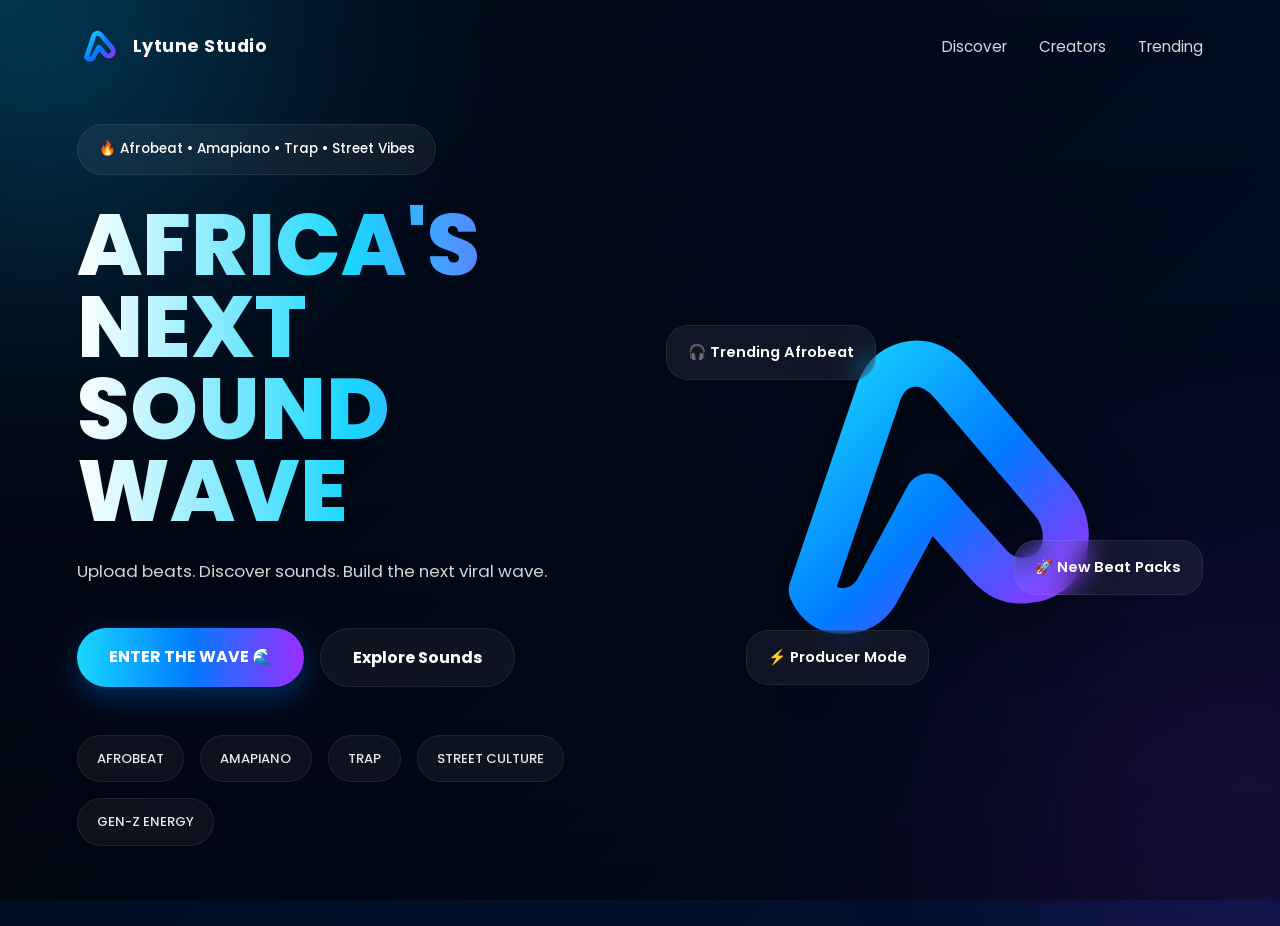
==== commit fd03d615: "Update index.html" ====
--- a/index.html
+++ b/index.html
@@ -3,15 +3,543 @@
 <head>
   <meta charset="UTF-8" />
   <meta name="viewport" content="width=device-width, initial-scale=1.0" />
+
   <title>Lytune Studio</title>
+
   <!-- Favicon -->
   <link rel="icon" type="image/svg+xml" href="assets/images/logo.svg">
   <link rel="alternate icon" type="image/png" href="assets/images/logo.png">
-  <!-- CSS -->
-  <link rel="stylesheet" href="style.css">
+
   <!-- Font -->
   <link href="https://fonts.googleapis.com/css2?family=Poppins:wght@300;400;500;600;700;800&display=swap" rel="stylesheet">
+
+  <style>
+
+    :root{
+      color-scheme:dark;
+
+      --bg-1:#020617;
+      --bg-2:#04167a;
+      --bg-3:#02153e;
+      --bg-4:#000814;
+
+      --accent-1:#19D7FF;
+      --accent-2:#007BFF;
+      --accent-3:#9B2EFF;
+
+      --white:#ffffff;
+    }
+
+    *{
+      margin:0;
+      padding:0;
+      box-sizing:border-box;
+      font-family:'Poppins',sans-serif;
+    }
+
+    html{
+      scroll-behavior:smooth;
+    }
+
+    body{
+      min-height:100vh;
+      overflow:hidden;
+
+      display:flex;
+      flex-direction:column;
+
+      background:
+      linear-gradient(
+        -45deg,
+        var(--bg-1),
+        var(--bg-2),
+        var(--bg-3),
+        var(--bg-4)
+      );
+
+      background-size:400% 400%;
+      animation:bgMove 10s ease infinite;
+
+      color:white;
+
+      position:relative;
+    }
+
+    body::before{
+      content:"";
+
+      position:fixed;
+      inset:0;
+
+      background:
+      radial-gradient(circle at top left, rgba(25,215,255,.18), transparent 35%),
+      radial-gradient(circle at bottom right, rgba(155,46,255,.18), transparent 35%);
+
+      pointer-events:none;
+    }
+
+    body::after{
+      content:"";
+
+      position:fixed;
+      inset:0;
+
+      background:
+      linear-gradient(
+        to bottom,
+        rgba(0,0,0,.15),
+        rgba(0,0,0,.5)
+      );
+
+      pointer-events:none;
+    }
+
+    .noise{
+      position:fixed;
+      inset:0;
+
+      opacity:.03;
+
+      background-image:url('https://www.transparenttextures.com/patterns/asfalt-light.png');
+
+      pointer-events:none;
+    }
+
+    .bg-blur{
+      position:fixed;
+      border-radius:50%;
+      filter:blur(120px);
+      z-index:-1;
+    }
+
+    .blur1{
+      width:350px;
+      height:350px;
+
+      background:#008cff;
+
+      top:-120px;
+      left:-120px;
+
+      opacity:.25;
+    }
+
+    .blur2{
+      width:320px;
+      height:320px;
+
+      background:#9B2EFF;
+
+      bottom:-100px;
+      right:-100px;
+
+      opacity:.2;
+    }
+
+    /* HEADER */
+
+    .topbar{
+      width:100%;
+      max-width:1300px;
+
+      margin:auto;
+
+      padding:1.5rem 6%;
+
+      display:flex;
+      justify-content:space-between;
+      align-items:center;
+
+      position:relative;
+      z-index:10;
+    }
+
+    .brand{
+      display:flex;
+      align-items:center;
+      gap:12px;
+
+      font-size:1.1rem;
+      font-weight:700;
+      letter-spacing:.5px;
+    }
+
+    .mini-logo{
+      width:44px;
+      height:44px;
+    }
+
+    .mini-logo svg{
+      width:100%;
+      height:100%;
+    }
+
+    nav{
+      display:flex;
+      gap:2rem;
+    }
+
+    nav a{
+      color:#d7d7d7;
+      text-decoration:none;
+
+      transition:.3s;
+      font-size:.95rem;
+    }
+
+    nav a:hover{
+      color:var(--accent-1);
+    }
+
+    /* HERO */
+
+    .hero{
+      flex:1;
+
+      width:100%;
+      max-width:1300px;
+
+      margin:auto;
+
+      display:grid;
+      grid-template-columns:1fr 1fr;
+      align-items:center;
+      gap:2rem;
+
+      padding:2rem 6% 5rem;
+
+      position:relative;
+      z-index:2;
+    }
+
+    .hero-content{
+      max-width:650px;
+    }
+
+    .hero-badge{
+      display:inline-flex;
+      align-items:center;
+      gap:.6rem;
+
+      padding:.9rem 1.3rem;
+
+      border-radius:999px;
+
+      background:rgba(255,255,255,.06);
+
+      border:1px solid rgba(255,255,255,.08);
+
+      backdrop-filter:blur(12px);
+
+      margin-bottom:1.8rem;
+
+      font-size:.85rem;
+      font-weight:500;
+    }
+
+    .hero h1{
+      font-size:5.4rem;
+      line-height:.95;
+
+      font-weight:800;
+
+      margin-bottom:1.5rem;
+
+      background:
+      linear-gradient(
+        90deg,
+        #ffffff,
+        #19D7FF,
+        #9B2EFF
+      );
+
+      -webkit-background-clip:text;
+      background-clip:text;
+      -webkit-text-fill-color:transparent;
+    }
+
+    .hero h1 span{
+      display:block;
+    }
+
+    .hero p{
+      font-size:1.05rem;
+      line-height:1.9;
+
+      color:#d4d4d4;
+
+      max-width:520px;
+    }
+
+    .hero-buttons{
+      margin-top:2.5rem;
+
+      display:flex;
+      gap:1rem;
+      flex-wrap:wrap;
+    }
+
+    .main-btn,
+    .ghost-btn{
+      padding:1rem 2rem;
+
+      border-radius:999px;
+
+      text-decoration:none;
+
+      font-weight:700;
+
+      transition:.3s ease;
+    }
+
+    .main-btn{
+      background:
+      linear-gradient(
+        90deg,
+        #19D7FF,
+        #007BFF,
+        #9B2EFF
+      );
+
+      color:white;
+
+      box-shadow:0 10px 30px rgba(0,123,255,.35);
+    }
+
+    .main-btn:hover{
+      transform:translateY(-5px) scale(1.02);
+    }
+
+    .ghost-btn{
+      background:rgba(255,255,255,.05);
+
+      border:1px solid rgba(255,255,255,.08);
+
+      color:white;
+    }
+
+    .ghost-btn:hover{
+      background:rgba(255,255,255,.09);
+    }
+
+    /* VIBE STRIP */
+
+    .vibe-strip{
+      margin-top:3rem;
+
+      display:flex;
+      gap:1rem;
+      flex-wrap:wrap;
+    }
+
+    .vibe-strip span{
+      padding:.8rem 1.2rem;
+
+      border-radius:999px;
+
+      background:rgba(255,255,255,.05);
+
+      border:1px solid rgba(255,255,255,.08);
+
+      backdrop-filter:blur(10px);
+
+      font-size:.82rem;
+      font-weight:500;
+
+      color:#e8e8e8;
+    }
+
+    /* HERO VISUAL */
+
+    .hero-visual{
+      position:relative;
+
+      display:flex;
+      justify-content:center;
+      align-items:center;
+    }
+
+    .main-logo{
+      width:420px;
+      height:420px;
+
+      animation:floatLogo 4s ease-in-out infinite;
+    }
+
+    .main-logo svg{
+      width:100%;
+      height:100%;
+
+      filter:drop-shadow(0 18px 35px rgba(0,0,0,.45));
+    }
+
+    .floating-card{
+      position:absolute;
+
+      padding:1rem 1.3rem;
+
+      border-radius:22px;
+
+      background:rgba(255,255,255,.06);
+
+      border:1px solid rgba(255,255,255,.08);
+
+      backdrop-filter:blur(14px);
+
+      font-size:.92rem;
+      font-weight:600;
+
+      color:white;
+
+      animation:floatCard 5s ease-in-out infinite;
+    }
+
+    .card1{
+      top:50px;
+      left:10px;
+    }
+
+    .card2{
+      right:0;
+      bottom:100px;
+      animation-delay:1s;
+    }
+
+    .card3{
+      bottom:10px;
+      left:90px;
+      animation-delay:2s;
+    }
+
+    /* ANIMATIONS */
+
+    @keyframes bgMove{
+
+      0%{
+        background-position:0% 50%;
+      }
+
+      50%{
+        background-position:100% 50%;
+      }
+
+      100%{
+        background-position:0% 50%;
+      }
+
+    }
+
+    @keyframes floatLogo{
+
+      0%{
+        transform:translateY(0px);
+      }
+
+      50%{
+        transform:translateY(-18px);
+      }
+
+      100%{
+        transform:translateY(0px);
+      }
+
+    }
+
+    @keyframes floatCard{
+
+      0%{
+        transform:translateY(0px);
+      }
+
+      50%{
+        transform:translateY(-10px);
+      }
+
+      100%{
+        transform:translateY(0px);
+      }
+
+    }
+
+    /* MOBILE */
+
+    @media(max-width:980px){
+
+      body{
+        overflow-y:auto;
+      }
+
+      .hero{
+        grid-template-columns:1fr;
+
+        text-align:center;
+
+        padding-top:1rem;
+      }
+
+      .hero-content{
+        margin:auto;
+      }
+
+      .hero p{
+        margin:auto;
+      }
+
+      .hero-buttons{
+        justify-content:center;
+      }
+
+      .vibe-strip{
+        justify-content:center;
+      }
+
+      .hero h1{
+        font-size:4rem;
+      }
+
+      nav{
+        display:none;
+      }
+
+      .floating-card{
+        display:none;
+      }
+
+    }
+
+    @media(max-width:768px){
+
+      .hero{
+        padding-bottom:4rem;
+      }
+
+      .hero h1{
+        font-size:3rem;
+      }
+
+      .hero p{
+        font-size:.95rem;
+      }
+
+      .main-logo{
+        width:250px;
+        height:250px;
+      }
+
+      .hero-badge{
+        font-size:.75rem;
+      }
+
+      .main-btn,
+      .ghost-btn{
+        width:100%;
+      }
+
+    }
+
+  </style>
 </head>
+
 <body>
 
   <!-- Background Effects -->
@@ -19,73 +547,96 @@
   <div class="bg-blur blur2"></div>
   <div class="noise"></div>
 
-  <!-- Header -->
+  <!-- HEADER -->
   <header class="topbar">
+
     <div class="brand">
+
       <div class="mini-logo">
-        <!-- Logo SVG -->
+
         <svg viewBox="0 0 220 220" xmlns="http://www.w3.org/2000/svg">
+
           <defs>
-            <linearGradient id="lytuneGradient" x1="0%" y1="0%" x2="100%" y2="100%">
+            <linearGradient id="lytuneGradient1" x1="0%" y1="0%" x2="100%" y2="100%">
               <stop offset="0%" stop-color="#19D7FF"/>
               <stop offset="55%" stop-color="#007BFF"/>
               <stop offset="100%" stop-color="#9B2EFF"/>
             </linearGradient>
           </defs>
+
           <path
             d="M48 165 L82 65 Q86 50 98 47 Q110 44 121 56 L174 118 Q184 130 180 145 Q175 159 160 160 Q149 161 141 152 L109 116 L82 166 Q76 176 64 176 Q53 176 48 165"
             fill="none"
-            stroke="url(#lytuneGradient)"
+            stroke="url(#lytuneGradient1)"
             stroke-width="24"
             stroke-linecap="round"
             stroke-linejoin="round"
           />
+
         </svg>
-      </div>
+
+      </div>
+
       <span>Lytune Studio</span>
+
     </div>
+
     <nav>
-      <a href="#discover">Discover</a>
-      <a href="#vibes">Vibes</a>
-      <a href="#creator">Creators</a>
+      <a href="#">Discover</a>
+      <a href="#">Creators</a>
+      <a href="#">Trending</a>
     </nav>
+
   </header>
 
-  <!-- Hero Section -->
+  <!-- HERO -->
   <section class="hero">
+
     <div class="hero-content">
+
       <div class="hero-badge">
         🔥 Afrobeat • Amapiano • Trap • Street Vibes
       </div>
+
       <h1>
-        THE FUTURE OF <span>AFRICAN SOUND</span>
+        AFRICA'S
+        <span>NEXT SOUND</span>
+        <span>WAVE</span>
       </h1>
+
       <p>
-        Lytune Studio is where producers sell beats, artists discover fresh sounds,
-        and creators build the next global wave.
+        Upload beats. Discover sounds.
+        Build the next viral wave.
       </p>
+
       <div class="hero-buttons">
-        <a href="home.html" class="main-btn">ENTER THE WAVE 🌊</a>
-        <a href="#discover" class="ghost-btn">Explore Beats</a>
-      </div>
-      <div class="stats">
-        <div class="stat-card">
-          <h2>10K+</h2>
-          <span>Beat Drops</span>
-        </div>
-        <div class="stat-card">
-          <h2>5K+</h2>
-          <span>Creators</span>
-        </div>
-        <div class="stat-card">
-          <h2>50+</h2>
-          <span>Countries Vibing</span>
-        </div>
-      </div>
+        <a href="home.html" class="main-btn">
+          ENTER THE WAVE 🌊
+        </a>
+
+        <a href="#" class="ghost-btn">
+          Explore Sounds
+        </a>
+      </div>
+
+      <div class="vibe-strip">
+        <span>AFROBEAT</span>
+        <span>AMAPIANO</span>
+        <span>TRAP</span>
+        <span>STREET CULTURE</span>
+        <span>GEN-Z ENERGY</span>
+      </div>
+
     </div>
+
+    <!-- RIGHT VISUAL -->
+
     <div class="hero-visual">
+
       <div class="main-logo">
+
         <svg viewBox="0 0 220 220" xmlns="http://www.w3.org/2000/svg">
+
           <defs>
             <linearGradient id="lytuneGradient2" x1="0%" y1="0%" x2="100%" y2="100%">
               <stop offset="0%" stop-color="#19D7FF"/>
@@ -93,6 +644,7 @@
               <stop offset="100%" stop-color="#9B2EFF"/>
             </linearGradient>
           </defs>
+
           <path
             d="M48 165 L82 65 Q86 50 98 47 Q110 44 121 56 L174 118 Q184 130 180 145 Q175 159 160 160 Q149 161 141 152 L109 116 L82 166 Q76 176 64 176 Q53 176 48 165"
             fill="none"
@@ -101,126 +653,26 @@
             stroke-linecap="round"
             stroke-linejoin="round"
           />
+
         </svg>
-      </div>
-      <div class="floating-card card1">🎧 Trending Afrobeat</div>
-      <div class="floating-card card2">🚀 New Beat Packs</div>
-      <div class="floating-card card3">⚡ Producer Mode</div>
+
+      </div>
+
+      <div class="floating-card card1">
+        🎧 Trending Afrobeat
+      </div>
+
+      <div class="floating-card card2">
+        🚀 New Beat Packs
+      </div>
+
+      <div class="floating-card card3">
+        ⚡ Producer Mode
+      </div>
+
     </div>
+
   </section>
 
-  <!-- Discover Section -->
-  <section class="discover" id="discover">
-    <div class="section-title">
-      <span>DISCOVER THE CULTURE</span>
-      <h2>Built For The New Sound Generation</h2>
-    </div>
-    <div class="discover-grid">
-      <div class="discover-card">
-        <div class="icon">🎵</div>
-        <h3>Upload Beats</h3>
-        <p>Drop your sound instantly and let artists across the world hear your vibe.</p>
-      </div>
-      <div class="discover-card">
-        <div class="icon">🌍</div>
-        <h3>Global Reach</h3>
-        <p>Connect with creators, dancers, streamers and artists worldwide.</p>
-      </div>
-      <div class="discover-card">
-        <div class="icon">💸</div>
-        <h3>Monetize</h3>
-        <p>Sell licenses, exclusive beats and build your producer empire.</p>
-      </div>
-    </div>
-  </section>
-
-  <!-- Vibe Banner -->
-  <section class="vibe-banner" id="vibes">
-    <div class="marquee">
-      <span>AFROBEAT ENERGY ✦ STREET CULTURE ✦ CREATOR ECONOMY ✦ GEN-Z SOUND ✦ AMAPIANO MOTION ✦ VIRAL VIBES ✦</span>
-    </div>
-  </section>
-
-  <!-- Creator Section -->
-  <section class="creator-section" id="creator">
-    <div class="creator-left">
-      <span class="small-title">CREATOR MODE</span>
-      <h2>Your Beats Deserve A Bigger Stage.</h2>
-      <p>
-        Lytune Studio gives producers their own digital room to upload,
-        showcase and sell beats with style.
-      </p>
-      <ul>
-        <li>⚡ Instant uploads</li>
-        <li>🔥 Gen-Z UI experience</li>
-        <li>🎧 Audio previews</li>
-        <li>🌊 Viral-ready sharing</li>
-      </ul>
-      <a href="home.html" class="main-btn creator-btn">Start Creating</a>
-    </div>
-    <div class="creator-right">
-      <div class="music-player">
-        <div class="player-top">
-          <div class="player-logo">
-            <svg viewBox="0 0 220 220" xmlns="http://www.w3.org/2000/svg">
-              <defs>
-                <linearGradient id="lytuneGradient3" x1="0%" y1="0%" x2="100%" y2="100%">
-                  <stop offset="0%" stop-color="#19D7FF"/>
-                  <stop offset="55%" stop-color="#007BFF"/>
-                  <stop offset="100%" stop-color="#9B2EFF"/>
-                </linearGradient>
-              </defs>
-              <path
-                d="M48 165 L82 65 Q86 50 98 47 Q110 44 121 56 L174 118 Q184 130 180 145 Q175 159 160 160 Q149 161 141 152 L109 116 L82 166 Q76 176 64 176 Q53 176 48 165"
-                fill="none"
-                stroke="url(#lytuneGradient3)"
-                stroke-width="24"
-                stroke-linecap="round"
-                stroke-linejoin="round"
-              />
-            </svg>
-          </div>
-          <div>
-            <h3>Midnight Lagos</h3>
-            <span>Afrobeat Instrumental</span>
-          </div>
-        </div>
-        <div class="waveform"></div>
-        <div class="player-controls">
-          <span>⏮</span>
-          <span class="play-btn">▶</span>
-          <span>⏭</span>
-        </div>
-      </div>
-    </div>
-  </section>
-
-  <!-- Footer -->
-  <footer class="footer">
-    <div class="footer-brand">
-      <div class="footer-logo">
-        <svg viewBox="0 0 220 220" xmlns="http://www.w3.org/2000/svg">
-          <defs>
-            <linearGradient id="lytuneGradient4" x1="0%" y1="0%" x2="100%" y2="100%">
-              <stop offset="0%" stop-color="#19D7FF"/>
-              <stop offset="55%" stop-color="#007BFF"/>
-              <stop offset="100%" stop-color="#9B2EFF"/>
-            </linearGradient>
-          </defs>
-          <path
-            d="M48 165 L82 65 Q86 50 98 47 Q110 44 121 56 L174 118 Q184 130 180 145 Q175 159 160 160 Q149 161 141 152 L109 116 L82 166 Q76 176 64 176 Q53 176 48 165"
-            fill="none"
-            stroke="url(#lytuneGradient4)"
-            stroke-width="24"
-            stroke-linecap="round"
-            stroke-linejoin="round"
-          />
-        </svg>
-      </div>
-      <span>Lytune Studio</span>
-    </div>
-    <p>© 2026 Lytune Studio — Africa's next wave of creators.</p>
-  </footer>
-
 </body>
-</html>+</html>
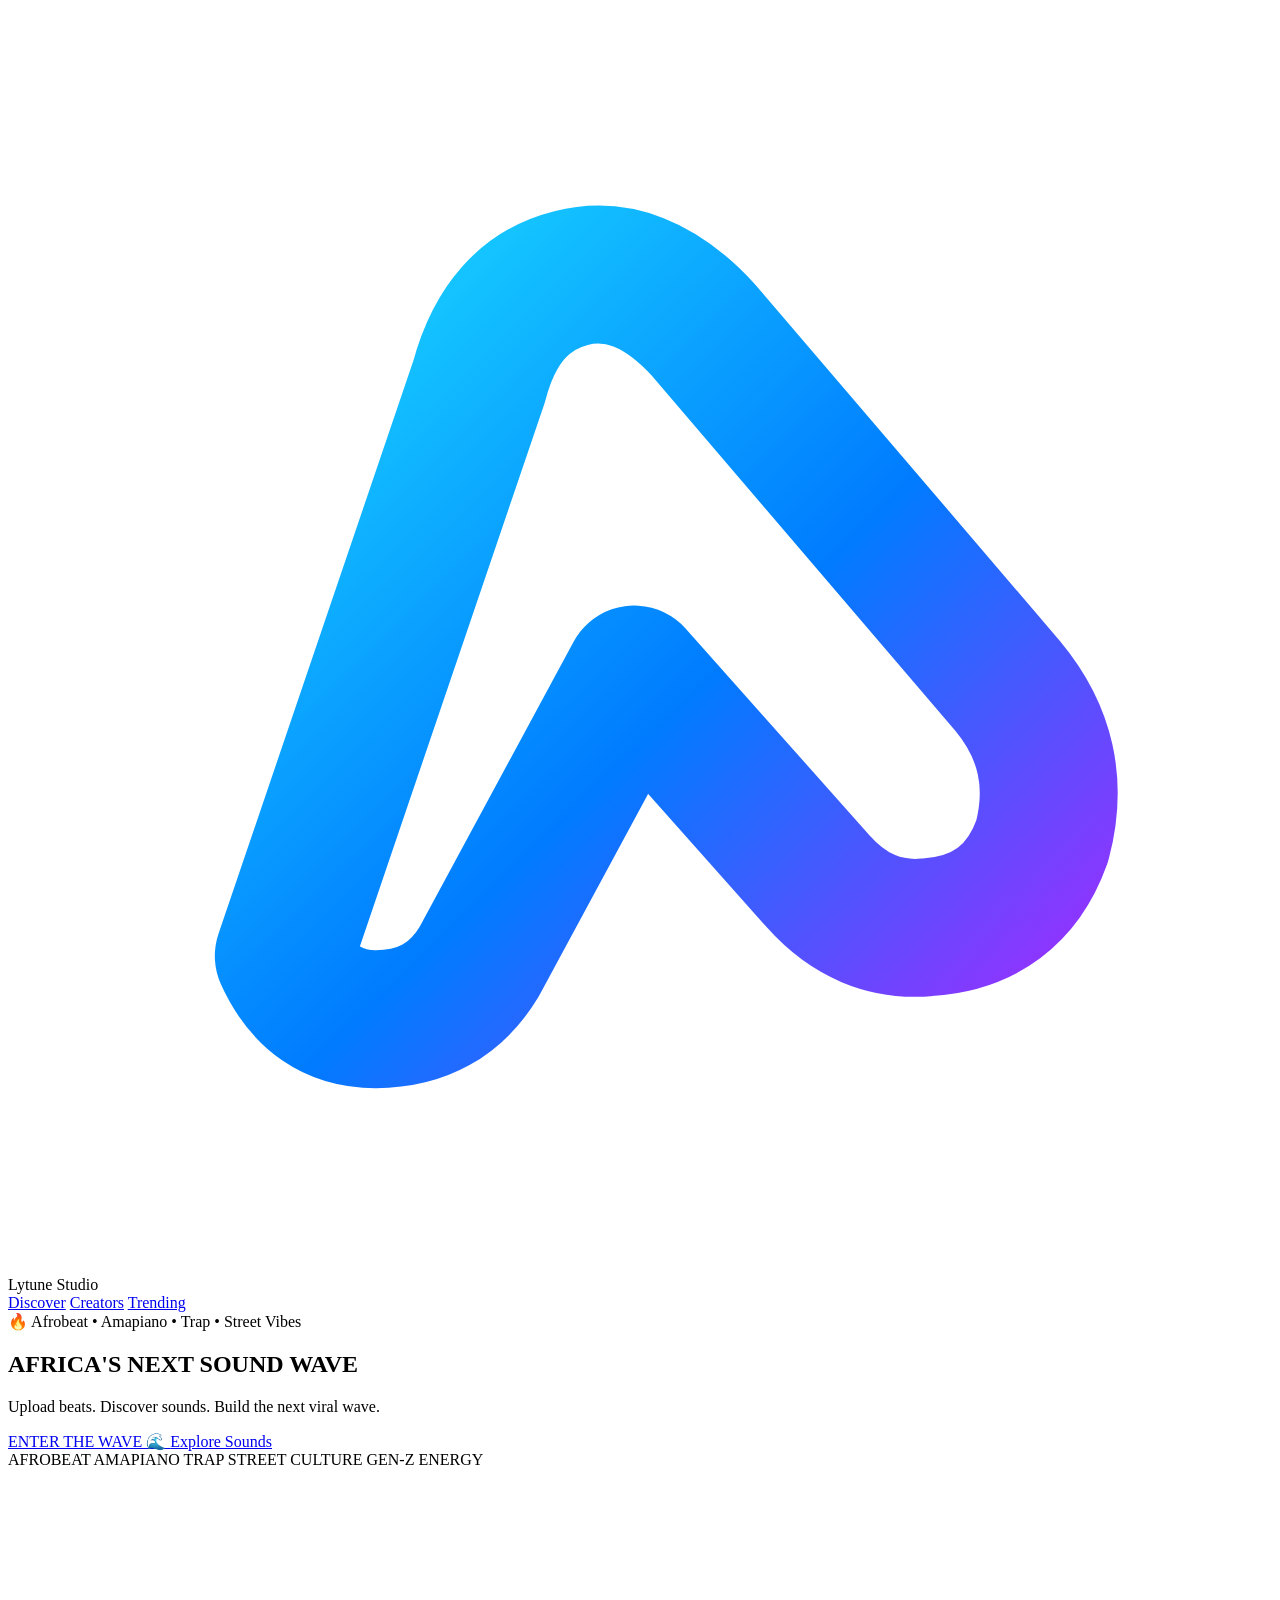
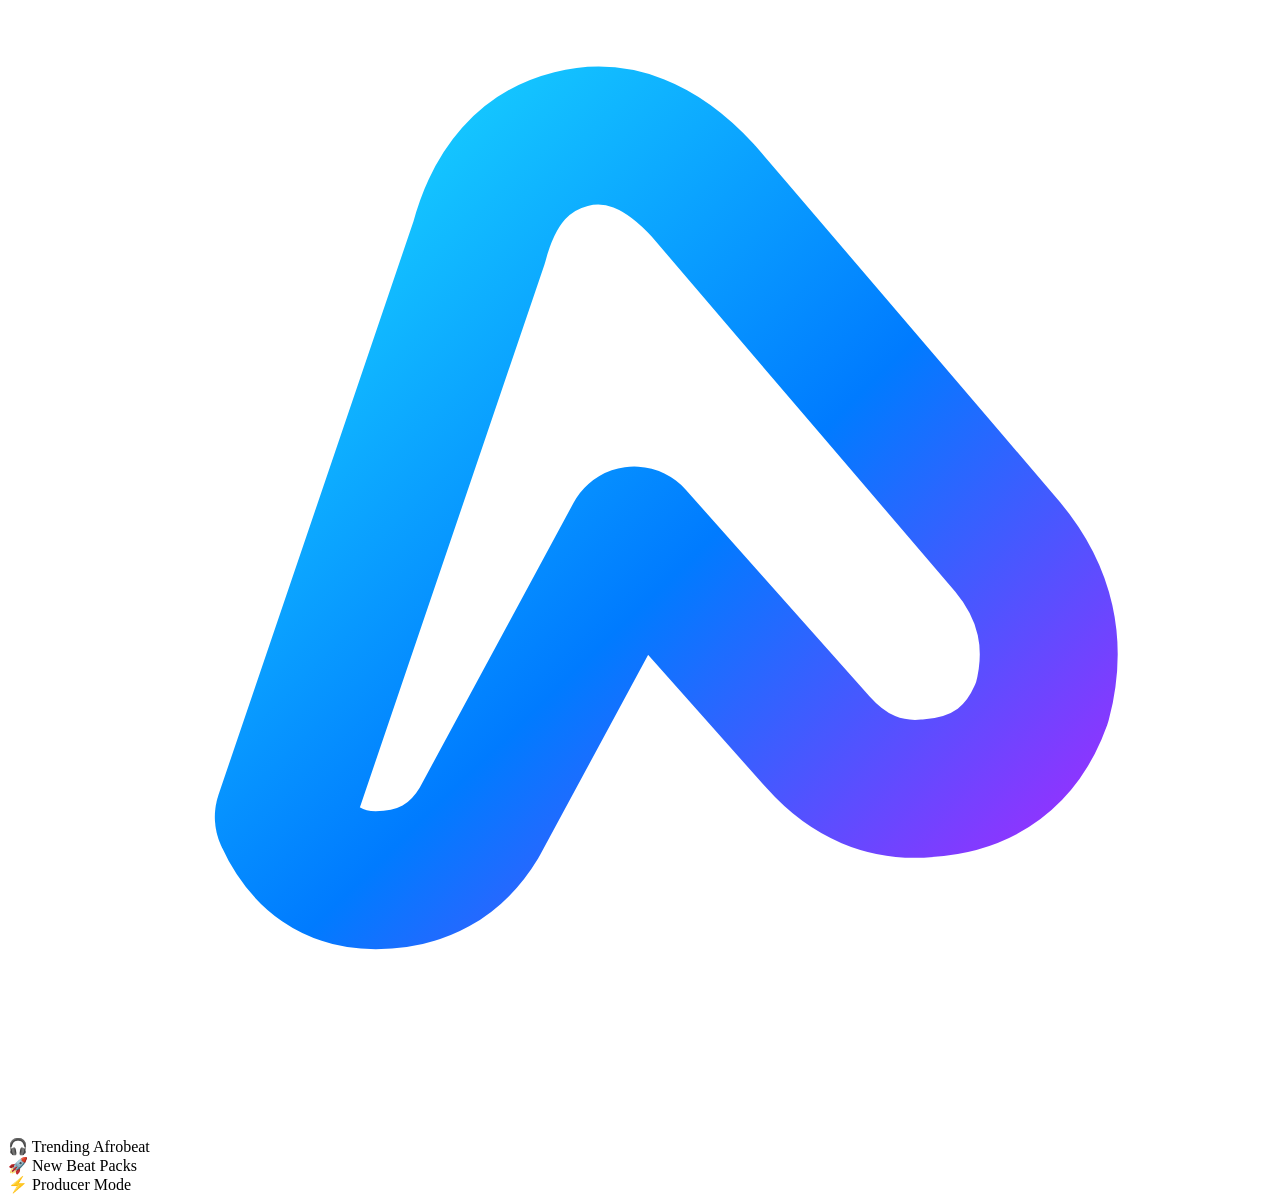
==== commit 287d0a96: "Update index.html" ====
--- a/index.html
+++ b/index.html
@@ -12,532 +12,6 @@
 
   <!-- Font -->
   <link href="https://fonts.googleapis.com/css2?family=Poppins:wght@300;400;500;600;700;800&display=swap" rel="stylesheet">
-
-  <style>
-
-    :root{
-      color-scheme:dark;
-
-      --bg-1:#020617;
-      --bg-2:#04167a;
-      --bg-3:#02153e;
-      --bg-4:#000814;
-
-      --accent-1:#19D7FF;
-      --accent-2:#007BFF;
-      --accent-3:#9B2EFF;
-
-      --white:#ffffff;
-    }
-
-    *{
-      margin:0;
-      padding:0;
-      box-sizing:border-box;
-      font-family:'Poppins',sans-serif;
-    }
-
-    html{
-      scroll-behavior:smooth;
-    }
-
-    body{
-      min-height:100vh;
-      overflow:hidden;
-
-      display:flex;
-      flex-direction:column;
-
-      background:
-      linear-gradient(
-        -45deg,
-        var(--bg-1),
-        var(--bg-2),
-        var(--bg-3),
-        var(--bg-4)
-      );
-
-      background-size:400% 400%;
-      animation:bgMove 10s ease infinite;
-
-      color:white;
-
-      position:relative;
-    }
-
-    body::before{
-      content:"";
-
-      position:fixed;
-      inset:0;
-
-      background:
-      radial-gradient(circle at top left, rgba(25,215,255,.18), transparent 35%),
-      radial-gradient(circle at bottom right, rgba(155,46,255,.18), transparent 35%);
-
-      pointer-events:none;
-    }
-
-    body::after{
-      content:"";
-
-      position:fixed;
-      inset:0;
-
-      background:
-      linear-gradient(
-        to bottom,
-        rgba(0,0,0,.15),
-        rgba(0,0,0,.5)
-      );
-
-      pointer-events:none;
-    }
-
-    .noise{
-      position:fixed;
-      inset:0;
-
-      opacity:.03;
-
-      background-image:url('https://www.transparenttextures.com/patterns/asfalt-light.png');
-
-      pointer-events:none;
-    }
-
-    .bg-blur{
-      position:fixed;
-      border-radius:50%;
-      filter:blur(120px);
-      z-index:-1;
-    }
-
-    .blur1{
-      width:350px;
-      height:350px;
-
-      background:#008cff;
-
-      top:-120px;
-      left:-120px;
-
-      opacity:.25;
-    }
-
-    .blur2{
-      width:320px;
-      height:320px;
-
-      background:#9B2EFF;
-
-      bottom:-100px;
-      right:-100px;
-
-      opacity:.2;
-    }
-
-    /* HEADER */
-
-    .topbar{
-      width:100%;
-      max-width:1300px;
-
-      margin:auto;
-
-      padding:1.5rem 6%;
-
-      display:flex;
-      justify-content:space-between;
-      align-items:center;
-
-      position:relative;
-      z-index:10;
-    }
-
-    .brand{
-      display:flex;
-      align-items:center;
-      gap:12px;
-
-      font-size:1.1rem;
-      font-weight:700;
-      letter-spacing:.5px;
-    }
-
-    .mini-logo{
-      width:44px;
-      height:44px;
-    }
-
-    .mini-logo svg{
-      width:100%;
-      height:100%;
-    }
-
-    nav{
-      display:flex;
-      gap:2rem;
-    }
-
-    nav a{
-      color:#d7d7d7;
-      text-decoration:none;
-
-      transition:.3s;
-      font-size:.95rem;
-    }
-
-    nav a:hover{
-      color:var(--accent-1);
-    }
-
-    /* HERO */
-
-    .hero{
-      flex:1;
-
-      width:100%;
-      max-width:1300px;
-
-      margin:auto;
-
-      display:grid;
-      grid-template-columns:1fr 1fr;
-      align-items:center;
-      gap:2rem;
-
-      padding:2rem 6% 5rem;
-
-      position:relative;
-      z-index:2;
-    }
-
-    .hero-content{
-      max-width:650px;
-    }
-
-    .hero-badge{
-      display:inline-flex;
-      align-items:center;
-      gap:.6rem;
-
-      padding:.9rem 1.3rem;
-
-      border-radius:999px;
-
-      background:rgba(255,255,255,.06);
-
-      border:1px solid rgba(255,255,255,.08);
-
-      backdrop-filter:blur(12px);
-
-      margin-bottom:1.8rem;
-
-      font-size:.85rem;
-      font-weight:500;
-    }
-
-    .hero h1{
-      font-size:5.4rem;
-      line-height:.95;
-
-      font-weight:800;
-
-      margin-bottom:1.5rem;
-
-      background:
-      linear-gradient(
-        90deg,
-        #ffffff,
-        #19D7FF,
-        #9B2EFF
-      );
-
-      -webkit-background-clip:text;
-      background-clip:text;
-      -webkit-text-fill-color:transparent;
-    }
-
-    .hero h1 span{
-      display:block;
-    }
-
-    .hero p{
-      font-size:1.05rem;
-      line-height:1.9;
-
-      color:#d4d4d4;
-
-      max-width:520px;
-    }
-
-    .hero-buttons{
-      margin-top:2.5rem;
-
-      display:flex;
-      gap:1rem;
-      flex-wrap:wrap;
-    }
-
-    .main-btn,
-    .ghost-btn{
-      padding:1rem 2rem;
-
-      border-radius:999px;
-
-      text-decoration:none;
-
-      font-weight:700;
-
-      transition:.3s ease;
-    }
-
-    .main-btn{
-      background:
-      linear-gradient(
-        90deg,
-        #19D7FF,
-        #007BFF,
-        #9B2EFF
-      );
-
-      color:white;
-
-      box-shadow:0 10px 30px rgba(0,123,255,.35);
-    }
-
-    .main-btn:hover{
-      transform:translateY(-5px) scale(1.02);
-    }
-
-    .ghost-btn{
-      background:rgba(255,255,255,.05);
-
-      border:1px solid rgba(255,255,255,.08);
-
-      color:white;
-    }
-
-    .ghost-btn:hover{
-      background:rgba(255,255,255,.09);
-    }
-
-    /* VIBE STRIP */
-
-    .vibe-strip{
-      margin-top:3rem;
-
-      display:flex;
-      gap:1rem;
-      flex-wrap:wrap;
-    }
-
-    .vibe-strip span{
-      padding:.8rem 1.2rem;
-
-      border-radius:999px;
-
-      background:rgba(255,255,255,.05);
-
-      border:1px solid rgba(255,255,255,.08);
-
-      backdrop-filter:blur(10px);
-
-      font-size:.82rem;
-      font-weight:500;
-
-      color:#e8e8e8;
-    }
-
-    /* HERO VISUAL */
-
-    .hero-visual{
-      position:relative;
-
-      display:flex;
-      justify-content:center;
-      align-items:center;
-    }
-
-    .main-logo{
-      width:420px;
-      height:420px;
-
-      animation:floatLogo 4s ease-in-out infinite;
-    }
-
-    .main-logo svg{
-      width:100%;
-      height:100%;
-
-      filter:drop-shadow(0 18px 35px rgba(0,0,0,.45));
-    }
-
-    .floating-card{
-      position:absolute;
-
-      padding:1rem 1.3rem;
-
-      border-radius:22px;
-
-      background:rgba(255,255,255,.06);
-
-      border:1px solid rgba(255,255,255,.08);
-
-      backdrop-filter:blur(14px);
-
-      font-size:.92rem;
-      font-weight:600;
-
-      color:white;
-
-      animation:floatCard 5s ease-in-out infinite;
-    }
-
-    .card1{
-      top:50px;
-      left:10px;
-    }
-
-    .card2{
-      right:0;
-      bottom:100px;
-      animation-delay:1s;
-    }
-
-    .card3{
-      bottom:10px;
-      left:90px;
-      animation-delay:2s;
-    }
-
-    /* ANIMATIONS */
-
-    @keyframes bgMove{
-
-      0%{
-        background-position:0% 50%;
-      }
-
-      50%{
-        background-position:100% 50%;
-      }
-
-      100%{
-        background-position:0% 50%;
-      }
-
-    }
-
-    @keyframes floatLogo{
-
-      0%{
-        transform:translateY(0px);
-      }
-
-      50%{
-        transform:translateY(-18px);
-      }
-
-      100%{
-        transform:translateY(0px);
-      }
-
-    }
-
-    @keyframes floatCard{
-
-      0%{
-        transform:translateY(0px);
-      }
-
-      50%{
-        transform:translateY(-10px);
-      }
-
-      100%{
-        transform:translateY(0px);
-      }
-
-    }
-
-    /* MOBILE */
-
-    @media(max-width:980px){
-
-      body{
-        overflow-y:auto;
-      }
-
-      .hero{
-        grid-template-columns:1fr;
-
-        text-align:center;
-
-        padding-top:1rem;
-      }
-
-      .hero-content{
-        margin:auto;
-      }
-
-      .hero p{
-        margin:auto;
-      }
-
-      .hero-buttons{
-        justify-content:center;
-      }
-
-      .vibe-strip{
-        justify-content:center;
-      }
-
-      .hero h1{
-        font-size:4rem;
-      }
-
-      nav{
-        display:none;
-      }
-
-      .floating-card{
-        display:none;
-      }
-
-    }
-
-    @media(max-width:768px){
-
-      .hero{
-        padding-bottom:4rem;
-      }
-
-      .hero h1{
-        font-size:3rem;
-      }
-
-      .hero p{
-        font-size:.95rem;
-      }
-
-      .main-logo{
-        width:250px;
-        height:250px;
-      }
-
-      .hero-badge{
-        font-size:.75rem;
-      }
-
-      .main-btn,
-      .ghost-btn{
-        width:100%;
-      }
-
-    }
-
-  </style>
 </head>
 
 <body>
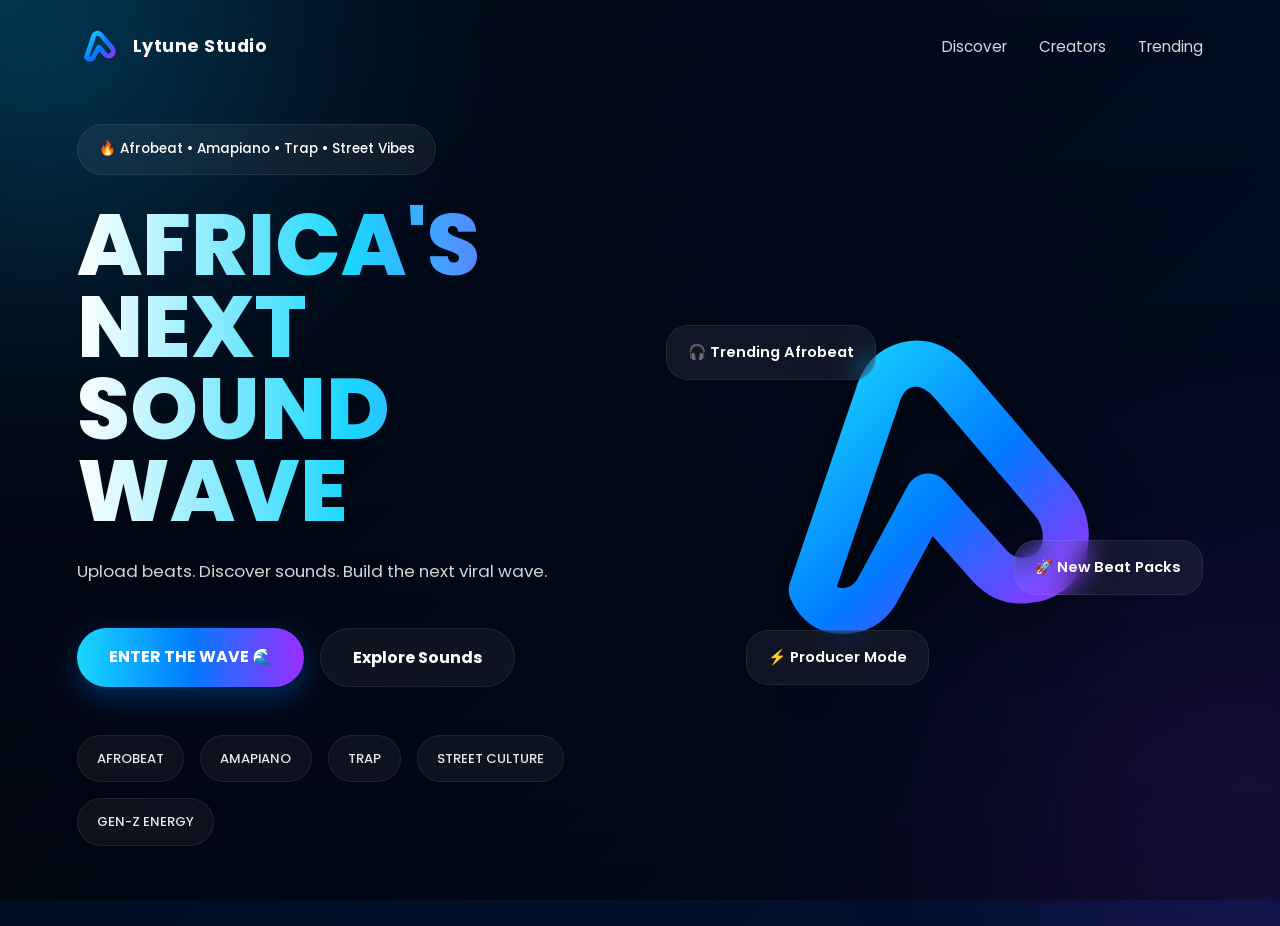
==== commit ccb46648: "Update index.html" ====
--- a/index.html
+++ b/index.html
@@ -4,14 +4,11 @@
   <meta charset="UTF-8" />
   <meta name="viewport" content="width=device-width, initial-scale=1.0" />
 
-  <title>Lytune Studio</title>
-
-  <!-- Favicon -->
+  <title>Lytune Studio</title> 
   <link rel="icon" type="image/svg+xml" href="assets/images/logo.svg">
   <link rel="alternate icon" type="image/png" href="assets/images/logo.png">
-
-  <!-- Font -->
   <link href="https://fonts.googleapis.com/css2?family=Poppins:wght@300;400;500;600;700;800&display=swap" rel="stylesheet">
+  <link rel="stylesheet" href="style.css">
 </head>
 
 <body>
--- a/style.css
+++ b/style.css
@@ -0,0 +1,521 @@
+ :root{
+      color-scheme:dark;
+
+      --bg-1:#020617;
+      --bg-2:#04167a;
+      --bg-3:#02153e;
+      --bg-4:#000814;
+
+      --accent-1:#19D7FF;
+      --accent-2:#007BFF;
+      --accent-3:#9B2EFF;
+
+      --white:#ffffff;
+    }
+
+    *{
+      margin:0;
+      padding:0;
+      box-sizing:border-box;
+      font-family:'Poppins',sans-serif;
+    }
+
+    html{
+      scroll-behavior:smooth;
+    }
+
+    body{
+      min-height:100vh;
+      overflow:hidden;
+
+      display:flex;
+      flex-direction:column;
+
+      background:
+      linear-gradient(
+        -45deg,
+        var(--bg-1),
+        var(--bg-2),
+        var(--bg-3),
+        var(--bg-4)
+      );
+
+      background-size:400% 400%;
+      animation:bgMove 10s ease infinite;
+
+      color:white;
+
+      position:relative;
+    }
+
+    body::before{
+      content:"";
+
+      position:fixed;
+      inset:0;
+
+      background:
+      radial-gradient(circle at top left, rgba(25,215,255,.18), transparent 35%),
+      radial-gradient(circle at bottom right, rgba(155,46,255,.18), transparent 35%);
+
+      pointer-events:none;
+    }
+
+    body::after{
+      content:"";
+
+      position:fixed;
+      inset:0;
+
+      background:
+      linear-gradient(
+        to bottom,
+        rgba(0,0,0,.15),
+        rgba(0,0,0,.5)
+      );
+
+      pointer-events:none;
+    }
+
+    .noise{
+      position:fixed;
+      inset:0;
+
+      opacity:.03;
+
+      background-image:url('https://www.transparenttextures.com/patterns/asfalt-light.png');
+
+      pointer-events:none;
+    }
+
+    .bg-blur{
+      position:fixed;
+      border-radius:50%;
+      filter:blur(120px);
+      z-index:-1;
+    }
+
+    .blur1{
+      width:350px;
+      height:350px;
+
+      background:#008cff;
+
+      top:-120px;
+      left:-120px;
+
+      opacity:.25;
+    }
+
+    .blur2{
+      width:320px;
+      height:320px;
+
+      background:#9B2EFF;
+
+      bottom:-100px;
+      right:-100px;
+
+      opacity:.2;
+    }
+
+    /* HEADER */
+
+    .topbar{
+      width:100%;
+      max-width:1300px;
+
+      margin:auto;
+
+      padding:1.5rem 6%;
+
+      display:flex;
+      justify-content:space-between;
+      align-items:center;
+
+      position:relative;
+      z-index:10;
+    }
+
+    .brand{
+      display:flex;
+      align-items:center;
+      gap:12px;
+
+      font-size:1.1rem;
+      font-weight:700;
+      letter-spacing:.5px;
+    }
+
+    .mini-logo{
+      width:44px;
+      height:44px;
+    }
+
+    .mini-logo svg{
+      width:100%;
+      height:100%;
+    }
+
+    nav{
+      display:flex;
+      gap:2rem;
+    }
+
+    nav a{
+      color:#d7d7d7;
+      text-decoration:none;
+
+      transition:.3s;
+      font-size:.95rem;
+    }
+
+    nav a:hover{
+      color:var(--accent-1);
+    }
+
+    /* HERO */
+
+    .hero{
+      flex:1;
+
+      width:100%;
+      max-width:1300px;
+
+      margin:auto;
+
+      display:grid;
+      grid-template-columns:1fr 1fr;
+      align-items:center;
+      gap:2rem;
+
+      padding:2rem 6% 5rem;
+
+      position:relative;
+      z-index:2;
+    }
+
+    .hero-content{
+      max-width:650px;
+    }
+
+    .hero-badge{
+      display:inline-flex;
+      align-items:center;
+      gap:.6rem;
+
+      padding:.9rem 1.3rem;
+
+      border-radius:999px;
+
+      background:rgba(255,255,255,.06);
+
+      border:1px solid rgba(255,255,255,.08);
+
+      backdrop-filter:blur(12px);
+
+      margin-bottom:1.8rem;
+
+      font-size:.85rem;
+      font-weight:500;
+    }
+
+    .hero h1{
+      font-size:5.4rem;
+      line-height:.95;
+
+      font-weight:800;
+
+      margin-bottom:1.5rem;
+
+      background:
+      linear-gradient(
+        90deg,
+        #ffffff,
+        #19D7FF,
+        #9B2EFF
+      );
+
+      -webkit-background-clip:text;
+      background-clip:text;
+      -webkit-text-fill-color:transparent;
+    }
+
+    .hero h1 span{
+      display:block;
+    }
+
+    .hero p{
+      font-size:1.05rem;
+      line-height:1.9;
+
+      color:#d4d4d4;
+
+      max-width:520px;
+    }
+
+    .hero-buttons{
+      margin-top:2.5rem;
+
+      display:flex;
+      gap:1rem;
+      flex-wrap:wrap;
+    }
+
+    .main-btn,
+    .ghost-btn{
+      padding:1rem 2rem;
+
+      border-radius:999px;
+
+      text-decoration:none;
+
+      font-weight:700;
+
+      transition:.3s ease;
+    }
+
+    .main-btn{
+      background:
+      linear-gradient(
+        90deg,
+        #19D7FF,
+        #007BFF,
+        #9B2EFF
+      );
+
+      color:white;
+
+      box-shadow:0 10px 30px rgba(0,123,255,.35);
+    }
+
+    .main-btn:hover{
+      transform:translateY(-5px) scale(1.02);
+    }
+
+    .ghost-btn{
+      background:rgba(255,255,255,.05);
+
+      border:1px solid rgba(255,255,255,.08);
+
+      color:white;
+    }
+
+    .ghost-btn:hover{
+      background:rgba(255,255,255,.09);
+    }
+
+    /* VIBE STRIP */
+
+    .vibe-strip{
+      margin-top:3rem;
+
+      display:flex;
+      gap:1rem;
+      flex-wrap:wrap;
+    }
+
+    .vibe-strip span{
+      padding:.8rem 1.2rem;
+
+      border-radius:999px;
+
+      background:rgba(255,255,255,.05);
+
+      border:1px solid rgba(255,255,255,.08);
+
+      backdrop-filter:blur(10px);
+
+      font-size:.82rem;
+      font-weight:500;
+
+      color:#e8e8e8;
+    }
+
+    /* HERO VISUAL */
+
+    .hero-visual{
+      position:relative;
+
+      display:flex;
+      justify-content:center;
+      align-items:center;
+    }
+
+    .main-logo{
+      width:420px;
+      height:420px;
+
+      animation:floatLogo 4s ease-in-out infinite;
+    }
+
+    .main-logo svg{
+      width:100%;
+      height:100%;
+
+      filter:drop-shadow(0 18px 35px rgba(0,0,0,.45));
+    }
+
+    .floating-card{
+      position:absolute;
+
+      padding:1rem 1.3rem;
+
+      border-radius:22px;
+
+      background:rgba(255,255,255,.06);
+
+      border:1px solid rgba(255,255,255,.08);
+
+      backdrop-filter:blur(14px);
+
+      font-size:.92rem;
+      font-weight:600;
+
+      color:white;
+
+      animation:floatCard 5s ease-in-out infinite;
+    }
+
+    .card1{
+      top:50px;
+      left:10px;
+    }
+
+    .card2{
+      right:0;
+      bottom:100px;
+      animation-delay:1s;
+    }
+
+    .card3{
+      bottom:10px;
+      left:90px;
+      animation-delay:2s;
+    }
+
+    /* ANIMATIONS */
+
+    @keyframes bgMove{
+
+      0%{
+        background-position:0% 50%;
+      }
+
+      50%{
+        background-position:100% 50%;
+      }
+
+      100%{
+        background-position:0% 50%;
+      }
+
+    }
+
+    @keyframes floatLogo{
+
+      0%{
+        transform:translateY(0px);
+      }
+
+      50%{
+        transform:translateY(-18px);
+      }
+
+      100%{
+        transform:translateY(0px);
+      }
+
+    }
+
+    @keyframes floatCard{
+
+      0%{
+        transform:translateY(0px);
+      }
+
+      50%{
+        transform:translateY(-10px);
+      }
+
+      100%{
+        transform:translateY(0px);
+      }
+
+    }
+
+    /* MOBILE */
+
+    @media(max-width:980px){
+
+      body{
+        overflow-y:auto;
+      }
+
+      .hero{
+        grid-template-columns:1fr;
+
+        text-align:center;
+
+        padding-top:1rem;
+      }
+
+      .hero-content{
+        margin:auto;
+      }
+
+      .hero p{
+        margin:auto;
+      }
+
+      .hero-buttons{
+        justify-content:center;
+      }
+
+      .vibe-strip{
+        justify-content:center;
+      }
+
+      .hero h1{
+        font-size:4rem;
+      }
+
+      nav{
+        display:none;
+      }
+
+      .floating-card{
+        display:none;
+      }
+
+    }
+
+    @media(max-width:768px){
+
+      .hero{
+        padding-bottom:4rem;
+      }
+
+      .hero h1{
+        font-size:3rem;
+      }
+
+      .hero p{
+        font-size:.95rem;
+      }
+
+      .main-logo{
+        width:250px;
+        height:250px;
+      }
+
+      .hero-badge{
+        font-size:.75rem;
+      }
+
+      .main-btn,
+      .ghost-btn{
+        width:100%;
+      }
+
+    }
